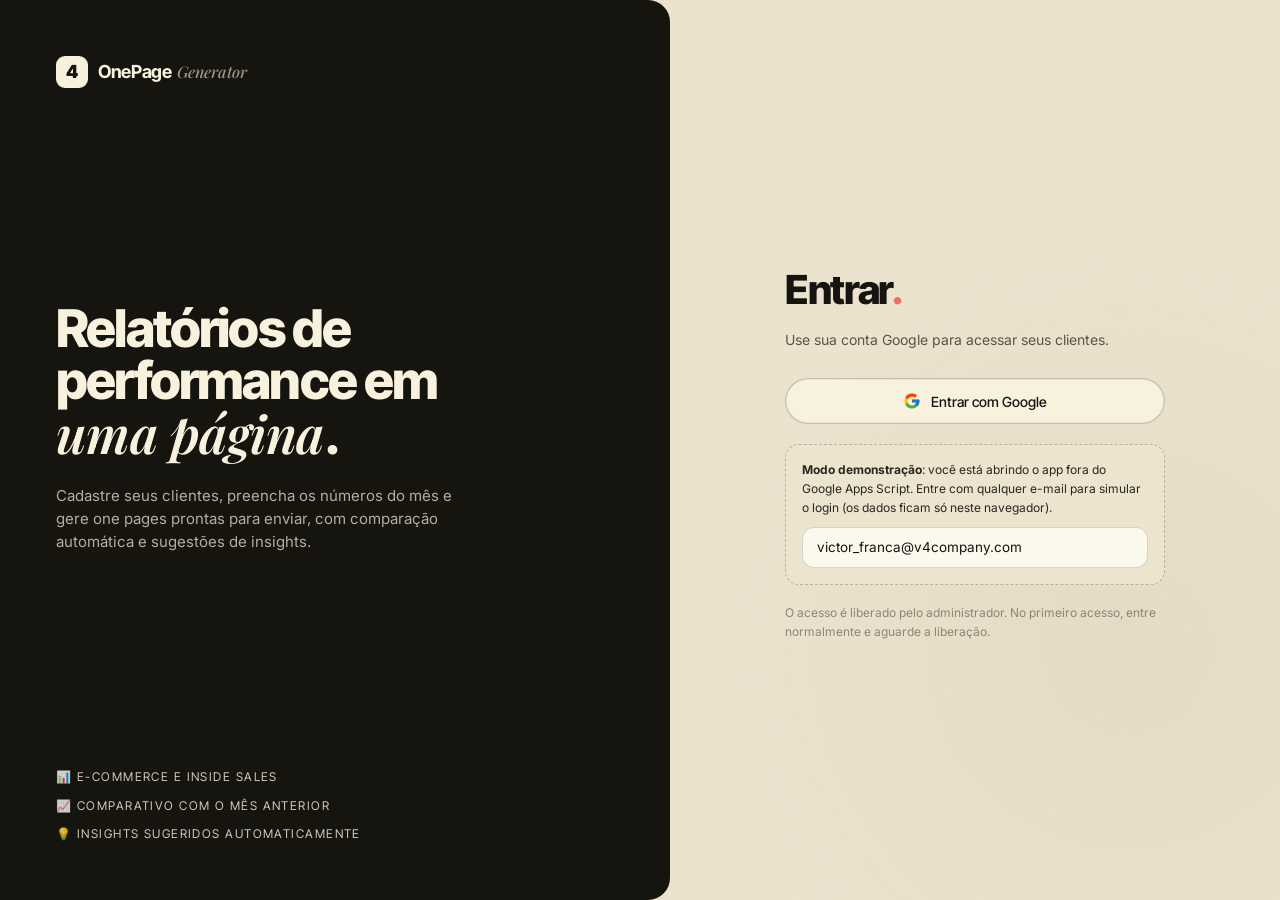
==== apps-script/Index.html @ 57bb9bbe "Navegação instantânea: carga única, dados em memória e gravação em segundo plano - whoami devolve cl" ====
<!DOCTYPE html>
<html lang="pt-BR">
<head>
<meta charset="UTF-8">
<meta name="viewport" content="width=device-width, initial-scale=1.0">
<title>OnePage Generator</title>
<meta name="theme-color" content="#efe7d2">
<link rel="icon" href="data:image/svg+xml,%3Csvg xmlns='http://www.w3.org/2000/svg' viewBox='0 0 32 32'%3E%3Crect width='32' height='32' rx='9' fill='%2315140f'/%3E%3Ctext x='16' y='23' text-anchor='middle' font-family='Arial' font-weight='900' font-size='20' fill='%23f7f1de'%3E4%3C/text%3E%3Ccircle cx='26' cy='24' r='2.5' fill='%23ed6f5c'/%3E%3C/svg%3E">
<link rel="preconnect" href="https://fonts.googleapis.com">
<link rel="preconnect" href="https://fonts.gstatic.com" crossorigin>
<link href="https://fonts.googleapis.com/css2?family=Inter:wght@400;500;600;700;800;900&family=Inter+Tight:wght@500;600;700;800;900&family=Playfair+Display:ital,wght@1,500;1,600;1,700&family=JetBrains+Mono:wght@400;500&display=swap" rel="stylesheet">
<style>
/* Design system "Open Design" (pasta designsystem/): papel pergaminho com textura, títulos em Inter Tight
   com itálicos em Playfair Display, coral como destaque, cartões "bone" e botões em pílula.
   A one page do cliente segue o padrão V4 próprio (REPORT_CSS em report.js). */
:root {
  --ink: #15140f;
  --ink-soft: #2a2620;
  --paper: #efe7d2;
  --paper-warm: #ece4cf;
  --paper-dark: #ddd2b6;
  --bone: #f7f1de;
  --accent: #ed6f5c;
  --accent-dark: #e25e4a;
  --accent-tint: #f6d8cc;
  --accent2: #6e7448;
  --accent2-tint: #e2dfc4;
  --mustard: #e9b94a;
  --mustard-tint: #f2e1b0;
  --text: #2a2620;
  --muted: #5a5448;
  --muted2: #8b8676;
  --placeholder: #a9a392;
  --border: rgba(21, 20, 15, .16);
  --border2: rgba(21, 20, 15, .24);
  --line: rgba(21, 20, 15, .08);
  --white: #f7f1de;
  --field: #fbf8ee;
  --success: #4f7a37;
  --warn: #a8740f;
  --danger: #c2412d;
  --surface: #f7f1de;
  --surface2: #ece4cf;
  --shadow: 0 30px 60px -30px rgba(21, 20, 15, .18), inset 0 0 0 1px rgba(21, 20, 15, .06);
  --serif: "Playfair Display", "Times New Roman", serif;
  --sans: "Inter Tight", "Inter", system-ui, sans-serif;
  --body: "Inter", system-ui, sans-serif;
  --mono: "JetBrains Mono", "SF Mono", Menlo, monospace;
}
* { margin:0; padding:0; box-sizing:border-box; }
body { font-family:var(--body); background:var(--paper); color:var(--text); min-height:100vh; font-size:14px; line-height:1.55; -webkit-font-smoothing:antialiased; }
/* textura de papel do design system (fica por cima, sem capturar cliques) */
body::before { content:""; position:fixed; inset:0; pointer-events:none; z-index:1; mix-blend-mode:multiply; opacity:.92;
  background-image:radial-gradient(circle at 12% 18%, rgba(106,92,56,.07) 0, transparent 28%), radial-gradient(circle at 88% 72%, rgba(106,92,56,.06) 0, transparent 32%),
    url("data:image/svg+xml;utf8,<svg xmlns='http://www.w3.org/2000/svg' width='240' height='240'><filter id='n'><feTurbulence type='fractalNoise' baseFrequency='0.85' numOctaves='2' stitchTiles='stitch'/><feColorMatrix values='0 0 0 0 0.18  0 0 0 0 0.16  0 0 0 0 0.12  0 0 0 0.06 0'/></filter><rect width='100%' height='100%' filter='url(%23n)'/></svg>");
  background-size:auto, auto, 240px 240px; }
button { font-family:inherit; }
.boot { min-height:100vh; display:flex; align-items:center; justify-content:center; color:var(--muted); font-size:13px; font-family:var(--mono); letter-spacing:.04em; }

/* ── MARCA ── */
.brand { display:inline-flex; align-items:center; gap:10px; cursor:pointer; white-space:nowrap; }
.brand-mark { width:32px; height:32px; border-radius:9px; background:var(--ink); color:var(--bone); font-family:var(--sans); font-weight:900; font-size:18px; line-height:32px; text-align:center; flex-shrink:0; }
.brand-name { font-family:var(--sans); font-size:18px; font-weight:700; letter-spacing:-.02em; color:var(--ink); }
.brand-sub { font-family:var(--serif); font-style:italic; font-size:16px; font-weight:500; color:var(--muted); margin-left:-4px; }

/* ── TOPBAR ── */
.topbar { background:var(--paper); padding:0 40px; height:66px; display:flex; align-items:center; gap:36px; position:sticky; top:0; z-index:50; border-bottom:1px solid var(--border); }
.topnav { display:flex; gap:6px; flex:1; align-self:stretch; }
.nav-link { background:none; border:none; color:var(--ink-soft); font-size:14px; font-weight:500; padding:0 12px; cursor:pointer; position:relative; }
.nav-link:hover { color:var(--accent); }
.nav-link.active { color:var(--accent); }
.nav-link.active::after { content:""; position:absolute; left:12px; right:12px; bottom:14px; height:1px; background:var(--accent); }
.nav-link .count { display:inline-block; min-width:18px; padding:0 5px; margin-left:6px; border-radius:999px; background:var(--accent); color:var(--bone); font-size:10px; line-height:18px; text-align:center; font-family:var(--mono); }
.topbar-user { display:flex; align-items:center; gap:10px; color:var(--muted); font-size:12px; min-width:0; }
.topbar-user img, .avatar { width:30px; height:30px; border-radius:50%; object-fit:cover; flex-shrink:0; }
.avatar { background:var(--ink); color:var(--bone); display:flex; align-items:center; justify-content:center; font-size:12px; font-weight:700; font-family:var(--sans); }
.topbar-user .who { overflow:hidden; text-overflow:ellipsis; white-space:nowrap; max-width:220px; font-family:var(--mono); font-size:11.5px; }
.role-badge { font-family:var(--sans); font-size:10px; font-weight:600; letter-spacing:.16em; text-transform:uppercase; padding:4px 10px; border-radius:999px; background:var(--ink); color:var(--bone); }
.role-badge.admin { background:var(--accent2); }
.btn-ghost-dark { background:transparent; border:1px solid var(--border2); color:var(--ink); border-radius:999px; padding:6px 14px; font-size:12px; font-weight:500; cursor:pointer; font-family:var(--sans); }
.btn-ghost-dark:hover { background:rgba(21,20,15,.05); }
.saving { font-family:var(--mono); font-size:11px; color:var(--muted); display:inline-flex; align-items:center; gap:8px; white-space:nowrap; }
.saving[hidden] { display:none; }
.saving::before { content:""; width:11px; height:11px; border-radius:50%; border:1px dashed var(--border2); border-top:2px solid var(--accent); animation:spin .9s linear infinite; }
.demo-banner { background:var(--paper-dark); border-bottom:1px solid var(--border); color:var(--ink-soft); font-family:var(--sans); font-size:11px; letter-spacing:.06em; padding:8px 40px; text-align:center; position:relative; z-index:2; }
.demo-banner code { font-family:var(--mono); background:var(--paper); padding:1px 5px; border-radius:4px; }

/* ── MAIN ── */
.main { padding:44px 40px 90px; max-width:1180px; margin:0 auto; width:100%; position:relative; }
.main.narrow { max-width:880px; }
.page-header { margin-bottom:34px; display:flex; align-items:flex-end; justify-content:space-between; gap:18px; flex-wrap:wrap; }
.page-header .eyebrow { font-family:var(--sans); font-size:10.5px; font-weight:600; letter-spacing:.18em; text-transform:uppercase; color:var(--accent); margin-bottom:14px; display:flex; align-items:center; gap:12px; }
.page-header .eyebrow::before { content:""; width:24px; height:1px; background:var(--accent); flex-shrink:0; }
.page-header h1 { font-family:var(--sans); font-size:clamp(34px, 4.2vw, 50px); font-weight:800; letter-spacing:-.035em; line-height:1; color:var(--ink); }
.page-header h1 em { font-family:var(--serif); font-style:italic; font-weight:600; letter-spacing:-.01em; color:var(--ink); }
.page-header h1::after { content:"."; color:var(--accent); }
.header-actions { display:flex; gap:10px; flex-wrap:wrap; align-items:center; }
.link-back { background:none; border:none; color:var(--muted); font-family:var(--sans); font-size:11px; font-weight:600; letter-spacing:.14em; text-transform:uppercase; cursor:pointer; margin-bottom:18px; padding:0; }
.link-back:hover { color:var(--accent); }
.section-title { font-family:var(--sans); font-size:10.5px; font-weight:600; text-transform:uppercase; letter-spacing:.18em; color:var(--muted2); margin:36px 0 16px; padding-top:14px; border-top:1px solid var(--border); display:flex; align-items:center; gap:10px; }
.section-title .dot, .form-section-title .dot { width:6px; height:6px; border-radius:50%; background:var(--accent); }

/* ── BUTTONS ── */
.btn-primary { background:var(--accent); color:#fff; border:1px solid transparent; border-radius:999px; padding:12px 22px; font-family:var(--sans); font-weight:500; font-size:14px; letter-spacing:-.005em; cursor:pointer; box-shadow:0 14px 26px -16px var(--accent); transition:transform .18s ease, background .18s ease; white-space:nowrap; }
.btn-primary:hover { background:var(--accent-dark); transform:translateY(-1px); }
.btn-primary:disabled { opacity:.6; cursor:default; transform:none; }
.btn-secondary { background:transparent; color:var(--ink); border:1px solid var(--border2); border-radius:999px; padding:11px 20px; font-family:var(--sans); font-size:14px; font-weight:500; cursor:pointer; transition:background .18s ease; white-space:nowrap; }
.btn-secondary:hover { background:rgba(21,20,15,.05); }
.btn-danger { background:transparent; color:var(--danger); border:1px solid rgba(194,65,45,.4); border-radius:999px; padding:11px 20px; font-family:var(--sans); font-size:14px; font-weight:500; cursor:pointer; }
.btn-danger:hover { background:var(--accent-tint); }
.btn-sm { padding:6px 14px; font-size:12.5px; }
.btn-add { background:none; border:1px dashed var(--border2); border-radius:14px; padding:12px 20px; font-family:var(--sans); font-size:12px; font-weight:600; letter-spacing:.06em; color:var(--muted); cursor:pointer; width:100%; margin-top:4px; transition:all .12s; }
.btn-add:hover { border-color:var(--accent); color:var(--accent); }
.btn-smart { background:transparent; color:var(--ink); border:1px solid var(--border2); border-radius:999px; padding:6px 14px; font-family:var(--sans); font-size:12px; font-weight:500; cursor:pointer; white-space:nowrap; }
.btn-smart:hover { background:var(--ink); color:var(--bone); }
.icon-btn { background:none; border:1px solid transparent; border-radius:999px; width:30px; height:30px; cursor:pointer; color:var(--muted2); font-size:14px; display:inline-flex; align-items:center; justify-content:center; }
.icon-btn:hover { border-color:var(--border2); color:var(--ink); background:var(--field); }

/* ── LOGIN ── */
.login-wrap { min-height:100vh; display:grid; grid-template-columns:1.1fr 1fr; position:relative; z-index:2; }
.login-side { background:var(--ink); color:var(--bone); padding:56px; display:flex; flex-direction:column; justify-content:space-between; border-radius:0 22px 22px 0; }
.login-side .brand-mark { background:var(--bone); color:var(--ink); }
.login-side .brand-name { color:var(--bone); }
.login-side .brand-sub { color:rgba(247,241,222,.6); }
.login-side h2 { font-family:var(--sans); font-size:52px; font-weight:800; letter-spacing:-.035em; line-height:1; max-width:460px; }
.login-side h2 em { font-family:var(--serif); font-style:italic; font-weight:600; color:var(--bone); letter-spacing:-.01em; }
.login-side p { color:rgba(247,241,222,.7); margin-top:22px; max-width:420px; font-size:15px; }
.login-feats { display:flex; flex-direction:column; gap:10px; color:rgba(247,241,222,.82); font-family:var(--sans); font-size:12px; letter-spacing:.12em; text-transform:uppercase; }
.login-main { display:flex; align-items:center; justify-content:center; padding:40px 24px; }
.login-card { width:100%; max-width:380px; }
.login-card h1 { font-family:var(--sans); font-size:40px; font-weight:800; letter-spacing:-.035em; color:var(--ink); margin-bottom:8px; }
.login-card h1::after { content:"."; color:var(--accent); }
.login-card .sub { color:var(--muted); font-size:14px; margin-bottom:28px; }
.btn-google { width:100%; display:flex; align-items:center; justify-content:center; gap:10px; background:var(--bone); border:1px solid var(--border2); border-radius:999px; padding:13px; font-family:var(--sans); font-size:14px; font-weight:500; cursor:pointer; color:var(--ink); box-shadow:var(--shadow); transition:transform .18s ease; }
.btn-google:hover { transform:translateY(-1px); }
.login-note { margin-top:18px; font-size:12px; color:var(--muted2); line-height:1.6; }
.demo-box { margin-top:20px; padding:16px; border:1px dashed var(--border2); background:var(--paper-warm); border-radius:14px; font-size:12px; color:var(--ink-soft); }
.demo-box .form-group { margin-top:10px; }
.state-card { max-width:480px; margin:12vh auto; background:var(--bone); border-radius:22px; box-shadow:var(--shadow); padding:40px; text-align:center; position:relative; z-index:2; }
.state-card .big { font-size:36px; margin-bottom:10px; }
.state-card h1 { font-family:var(--sans); font-size:26px; font-weight:800; color:var(--ink); margin-bottom:10px; letter-spacing:-.03em; }
.state-card p { color:var(--muted); font-size:13.5px; margin-bottom:24px; }

/* ── TOOLBAR / CLIENTS ── */
.toolbar { display:flex; gap:10px; margin-bottom:22px; flex-wrap:wrap; }
.toolbar .search { flex:1; min-width:200px; }
.input, .form-group input, .form-group select, .form-group textarea {
  border:1px solid var(--border); border-radius:12px; padding:10px 14px; font-family:var(--body); font-size:13.5px;
  background:var(--field); color:var(--ink); outline:none; width:100%; line-height:1.4; transition:border-color .12s, box-shadow .12s;
}
.toolbar .input { border-radius:999px; padding:11px 18px; }
select.input { width:auto; }
.input:focus, .form-group input:focus, .form-group select:focus, .form-group textarea:focus { border-color:var(--accent); box-shadow:0 0 0 3px rgba(237,111,92,.18); }
.input::placeholder, .form-group input::placeholder, .form-group textarea::placeholder { color:var(--placeholder); }
.client-grid { display:grid; grid-template-columns:repeat(auto-fill,minmax(260px,1fr)); gap:18px; }
.client-card { background:var(--bone); border-radius:18px; box-shadow:var(--shadow); padding:22px 22px 18px; cursor:pointer; transition:transform .2s ease; display:flex; flex-direction:column; gap:4px; min-height:170px; }
.client-card:hover { transform:translateY(-3px); }
.cc-top { display:flex; justify-content:space-between; align-items:center; margin-bottom:10px; }
.type-pill { font-family:var(--sans); font-size:9.5px; font-weight:600; text-transform:uppercase; letter-spacing:.16em; padding:4px 10px; border-radius:999px; background:var(--accent-tint); color:var(--accent-dark); }
.type-pill.is { background:var(--accent2-tint); color:var(--accent2); }
.cc-name { font-family:var(--sans); font-size:22px; font-weight:700; letter-spacing:-.02em; line-height:1.1; color:var(--ink); }
.cc-meta { font-size:12.5px; color:var(--muted); }
.cc-foot { margin-top:auto; padding-top:14px; border-top:1px solid var(--line); font-size:12px; color:var(--muted); display:flex; justify-content:space-between; gap:8px; font-family:var(--mono); }
.cc-foot strong { color:var(--ink); font-weight:500; }
.cc-owner { font-size:11px; color:var(--muted2); margin-top:4px; font-family:var(--mono); }
.empty { background:transparent; border:1px dashed var(--border2); border-radius:22px; padding:52px 24px; text-align:center; color:var(--muted); }
.empty .big { font-size:30px; margin-bottom:10px; }
.empty h3 { font-family:var(--sans); color:var(--ink); font-size:20px; font-weight:700; letter-spacing:-.02em; margin-bottom:6px; }
.empty p { font-size:13.5px; margin-bottom:18px; }

/* ── WINDSOR ── */
.windsor-box { margin-top:22px; padding-top:18px; border-top:1px solid var(--border); }
.windsor-head { display:flex; justify-content:space-between; align-items:center; margin-bottom:12px; }
.windsor-msg { font-size:12.5px; color:var(--muted); background:var(--paper-warm); border-radius:12px; padding:12px 14px; }
.link-btn { background:none; border:none; color:var(--accent); font-family:var(--sans); font-size:12px; font-weight:600; cursor:pointer; padding:0; }
.link-btn:hover { text-decoration:underline; }
.form-group input.pulled, .form-group select.pulled { background:#fdebd9; border-color:rgba(237,111,92,.5); }
.w-picker { display:flex; flex-direction:column; gap:12px; }
.w-results { display:flex; flex-direction:column; gap:6px; max-height:220px; overflow-y:auto; }
.w-hint { font-size:12px; color:var(--muted2); padding:4px 2px; }
.w-row { display:flex; align-items:center; gap:10px; width:100%; text-align:left; background:var(--field); border:1px solid var(--border); border-radius:12px; padding:9px 12px; cursor:pointer; font-size:13px; color:var(--text); }
.w-row:hover { border-color:var(--accent); background:#fdf1ea; }
.w-name { flex:1; min-width:0; overflow:hidden; text-overflow:ellipsis; white-space:nowrap; font-weight:600; color:var(--ink); }
.w-id { font-size:11px; color:var(--muted2); white-space:nowrap; font-family:var(--mono); }
.w-plat { font-family:var(--sans); font-size:9.5px; font-weight:600; letter-spacing:.14em; text-transform:uppercase; padding:3px 9px; border-radius:999px; white-space:nowrap; flex-shrink:0; }
.w-plat.meta { background:rgba(21,20,15,.09); color:var(--ink); }
.w-plat.google { background:var(--mustard-tint); color:#7a5508; }
.w-plat.ga4 { background:var(--accent-tint); color:var(--accent-dark); }
.w-plat.geral { background:var(--line); color:var(--muted); }
.w-slots { display:flex; flex-direction:column; border:1px solid var(--border); border-radius:14px; overflow:hidden; }
.w-slot { display:flex; align-items:center; gap:10px; padding:10px 12px; font-size:13px; border-bottom:1px solid var(--line); background:var(--paper-warm); }
.w-slot:last-child { border-bottom:none; }
.w-slot.on { background:var(--field); }
.w-slot .w-plat { min-width:92px; text-align:center; }
.w-val { flex:1; min-width:0; overflow:hidden; text-overflow:ellipsis; white-space:nowrap; color:var(--ink); font-weight:600; }
.w-val small { color:var(--muted2); font-weight:400; margin-left:6px; font-family:var(--mono); font-size:11px; }
.w-val em { color:var(--muted2); font-weight:400; font-family:var(--serif); font-style:italic; }

/* ── RELATÓRIO COM IA ── */
.btn-ai { background:var(--ink); color:var(--bone); box-shadow:0 14px 26px -16px var(--ink); }
.btn-ai:hover { background:#000; }
.ai-steps { margin:18px 0 16px 20px; font-size:13.5px; color:var(--text); display:flex; flex-direction:column; gap:8px; }
.ai-steps li::marker { font-family:var(--serif); font-style:italic; color:var(--accent); }
.ai-progress { display:flex; flex-direction:column; align-items:center; gap:12px; padding:32px 0; text-align:center; font-family:var(--sans); font-weight:600; color:var(--ink); }
.ai-progress small { font-family:var(--body); font-weight:400; color:var(--muted2); }
.ai-spinner { width:38px; height:38px; border-radius:50%; border:1px dashed var(--border2); border-top:2px solid var(--accent); animation:spin .9s linear infinite; }
@keyframes spin { to { transform:rotate(360deg); } }
.source-tag { font-family:var(--mono); font-size:10.5px; color:var(--accent2); background:var(--accent2-tint); padding:4px 10px; border-radius:999px; }

/* ── ABAS DO RELATÓRIO / MELHORIAS ── */
.report-tabs { display:flex; gap:6px; padding:0 40px; background:var(--paper); border-bottom:1px solid var(--border); position:relative; z-index:2; }
.rtab { background:none; border:none; border-bottom:1px solid transparent; padding:14px 12px; font-family:var(--sans); font-size:13.5px; font-weight:500; color:var(--muted); cursor:pointer; margin-bottom:-1px; }
.rtab:hover { color:var(--accent); }
.rtab.active { color:var(--accent); border-bottom-color:var(--accent); }
.rtab .count { display:inline-block; min-width:18px; padding:0 5px; margin-left:6px; border-radius:999px; background:var(--accent); color:var(--bone); font-size:10px; line-height:18px; text-align:center; font-family:var(--mono); }
.camp-meta { font-family:var(--mono); font-size:11px; color:var(--muted); }
.imp-list { margin-bottom:8px; }
.imp { display:flex; gap:16px; padding:18px 22px; border-bottom:1px solid var(--line); cursor:pointer; align-items:flex-start; }
.imp:last-child { border-bottom:none; }
.imp:hover { background:rgba(21,20,15,.03); }
.imp input { margin-top:4px; width:16px; height:16px; accent-color:var(--accent); flex-shrink:0; }
.imp-body { flex:1; min-width:0; }
.imp-top { display:flex; align-items:center; gap:8px; flex-wrap:wrap; margin-bottom:8px; }
.imp-camp { font-family:var(--mono); font-size:11px; color:var(--muted); }
.imp-acao { font-family:var(--sans); font-size:16px; font-weight:700; letter-spacing:-.01em; color:var(--ink); }
.imp-motivo { font-size:13px; color:var(--muted); margin-top:3px; }
.imp.done .imp-acao, .imp.done .imp-motivo { text-decoration:line-through; color:var(--muted2); }
.prio { font-family:var(--sans); font-size:9.5px; font-weight:700; letter-spacing:.16em; text-transform:uppercase; padding:3px 9px; border-radius:999px; }
.prio.alta { background:var(--accent); color:#fff; }
.prio.media { background:var(--mustard-tint); color:#7a5508; }
.prio.baixa { background:var(--line); color:var(--muted); }
.camp-table td.r, .camp-table th.r { text-align:right; white-space:nowrap; font-variant-numeric:tabular-nums; }
.camp-table td small { display:block; color:var(--muted2); font-size:10.5px; font-family:var(--mono); }
.camp-table .d { font-family:var(--mono); font-size:10.5px; font-weight:500; margin-left:4px; }
.camp-table .d.good { color:var(--success); }
.camp-table .d.bad { color:var(--danger); }
@media (max-width:760px) { .report-tabs { padding:0 8px; overflow-x:auto; } .rtab { white-space:nowrap; } }

/* ── ACESSOS ── */
.grant-row { display:grid; grid-template-columns:2fr 1fr auto; gap:12px; align-items:end; }
.role-help { margin-top:12px; font-size:12.5px; color:var(--muted); }
.input-sm { padding:6px 10px; font-size:12px; }

/* ── TABLE / CARD ── */
.card { background:var(--bone); border-radius:18px; box-shadow:var(--shadow); overflow:hidden; position:relative; }
.table { width:100%; border-collapse:collapse; }
.table th { font-family:var(--sans); font-size:10px; text-transform:uppercase; letter-spacing:.18em; color:var(--muted2); padding:16px 16px 12px; text-align:left; border-bottom:1px solid var(--border); font-weight:600; background:transparent; white-space:nowrap; }
.table td { padding:14px 16px; border-bottom:1px solid var(--line); font-size:13.5px; vertical-align:middle; }
.table tr:last-child td { border-bottom:none; }
.table tr.clickable { cursor:pointer; }
.table tr.clickable:hover td { background:rgba(21,20,15,.03); }
.table .actions-cell { text-align:right; white-space:nowrap; }
.table .muted { color:var(--muted2); font-size:12px; }
.person { display:flex; align-items:center; gap:10px; }
.person .avatar { background:var(--paper-dark); color:var(--ink); }
.person small { display:block; color:var(--muted2); font-size:11px; font-family:var(--mono); }
.status { font-family:var(--sans); font-size:10px; font-weight:600; letter-spacing:.12em; text-transform:uppercase; padding:3px 10px; border-radius:999px; }
.status.on { background:var(--accent2-tint); color:var(--accent2); }
.status.off { background:var(--accent-tint); color:var(--danger); }
.pct-chip { font-family:var(--mono); font-size:11px; font-weight:500; padding:3px 9px; border-radius:999px; background:var(--line); color:var(--muted); }
.pct-chip.ok { background:var(--accent2-tint); color:var(--success); }
.pct-chip.mid { background:var(--mustard-tint); color:var(--warn); }
.pct-chip.low { background:var(--accent-tint); color:var(--danger); }
.table-scroll { overflow-x:auto; }

/* ── EVOLUÇÃO ── */
.evo { background:var(--bone); border-radius:18px; box-shadow:var(--shadow); padding:22px 24px 14px; margin-bottom:8px; }
.evo-head { display:flex; justify-content:space-between; align-items:baseline; margin-bottom:12px; }
.evo-title { font-family:var(--sans); font-size:10.5px; font-weight:600; text-transform:uppercase; letter-spacing:.18em; color:var(--muted2); }
.evo-bars { display:flex; align-items:flex-end; gap:10px; height:124px; }
.evo-col { flex:1; display:flex; flex-direction:column; align-items:center; justify-content:flex-end; height:100%; min-width:0; }
.evo-bar { width:100%; max-width:46px; background:#f2b9ab; border-radius:8px 8px 2px 2px; min-height:2px; position:relative; }
.evo-col:last-child .evo-bar { background:var(--accent); }
.evo-bar.is { background:#cfcca8; }
.evo-col:last-child .evo-bar.is { background:var(--accent2); }
.evo-val { font-family:var(--mono); font-size:10px; color:var(--ink); margin-bottom:5px; white-space:nowrap; }
.evo-lbl { font-family:var(--sans); font-size:10px; color:var(--muted2); margin-top:7px; font-weight:600; letter-spacing:.1em; text-transform:uppercase; white-space:nowrap; }
.notes { background:var(--paper-warm); border-left:2px solid var(--accent); border-radius:0 14px 14px 0; padding:14px 18px; font-family:var(--serif); font-style:italic; font-size:15px; color:var(--ink-soft); white-space:pre-wrap; }

/* ── EDITOR ── */
.type-selector { display:grid; grid-template-columns:1fr 1fr; gap:14px; margin-bottom:30px; }
.type-btn { border:1px solid var(--border); background:var(--bone); border-radius:18px; padding:20px 22px; cursor:pointer; transition:transform .2s ease; text-align:left; position:relative; box-shadow:var(--shadow); }
.type-btn:hover { transform:translateY(-2px); }
.type-btn.active { border-color:var(--accent); box-shadow:var(--shadow), 0 0 0 1px var(--accent); }
.type-btn .tb-icon { font-size:22px; margin-bottom:10px; display:block; }
.type-btn .tb-name { font-family:var(--sans); font-size:18px; font-weight:700; color:var(--ink); display:block; margin-bottom:4px; letter-spacing:-.015em; }
.type-btn .tb-desc { font-size:12.5px; color:var(--muted); line-height:1.45; }
.type-btn .tb-check { position:absolute; top:16px; right:16px; width:20px; height:20px; border-radius:50%; border:1px dashed var(--border2); display:flex; align-items:center; justify-content:center; }
.type-btn.active .tb-check { background:var(--accent); border:1px solid var(--accent); }
.type-btn.active .tb-check::after { content:''; width:6px; height:6px; background:var(--bone); border-radius:50%; }
.form-section { margin-bottom:24px; background:var(--bone); border-radius:18px; box-shadow:var(--shadow); overflow:hidden; }
.form-section-header { padding:18px 22px 14px; border-bottom:1px solid var(--line); display:flex; align-items:center; justify-content:space-between; gap:12px; background:transparent; flex-wrap:wrap; }
.form-section-title { font-family:var(--sans); font-size:10.5px; font-weight:600; text-transform:uppercase; letter-spacing:.18em; color:var(--muted); display:flex; align-items:center; gap:8px; }
.form-section-title .opt { font-family:var(--serif); font-style:italic; font-weight:500; color:var(--muted2); font-size:13px; text-transform:none; letter-spacing:0; }
.form-section-hint { font-size:11.5px; color:var(--muted2); }
.form-section-body { padding:22px; }
.form-grid { display:grid; grid-template-columns:1fr 1fr; gap:16px; }
.form-grid.cols-3 { grid-template-columns:1fr 1fr 1fr; }
.form-grid.cr { grid-template-columns:2fr 1fr 1fr; margin-bottom:12px; }
.form-grid + .form-grid { margin-top:16px; }
.form-group { display:flex; flex-direction:column; gap:6px; min-width:0; }
.form-group label { font-family:var(--sans); font-size:10px; font-weight:600; color:var(--muted); text-transform:uppercase; letter-spacing:.16em; }
.form-group label .opt { font-family:var(--serif); font-style:italic; color:var(--muted2); font-weight:500; text-transform:none; letter-spacing:0; font-size:12px; }
.form-group textarea { resize:vertical; min-height:76px; }
.form-group input[readonly] { background:var(--paper-warm); color:var(--muted); }
.form-group.full { grid-column:1 / -1; }
.auto-badge { font-family:var(--mono); font-size:9.5px; font-weight:500; background:var(--accent2-tint); color:var(--accent2); padding:2px 8px; border-radius:999px; letter-spacing:.02em; text-transform:none; }
.toggle-row { display:flex; align-items:center; gap:6px; margin-bottom:16px; flex-wrap:wrap; }
.toggle-tip { font-family:var(--sans); font-size:10.5px; font-weight:600; letter-spacing:.14em; text-transform:uppercase; color:var(--muted); margin-right:4px; }
.toggle-chip { font-family:var(--sans); font-size:12px; font-weight:500; padding:5px 12px; border-radius:999px; border:1px solid var(--border2); cursor:pointer; background:transparent; color:var(--muted); user-select:none; }
.toggle-chip.active { background:var(--accent2-tint); border-color:var(--accent2); color:var(--accent2); }
.toggle-chip.inactive { background:transparent; border-style:dashed; color:var(--muted2); text-decoration:line-through; }
.form-group.off { opacity:.4; }
.criativo-row, .insight-row { background:var(--paper-warm); border:1px solid var(--line); border-radius:14px; padding:16px; margin-bottom:12px; }
.criativo-row-title { font-family:var(--sans); font-size:10.5px; font-weight:600; text-transform:uppercase; letter-spacing:.16em; color:var(--muted); margin-bottom:12px; }
.insight-head { display:flex; justify-content:space-between; align-items:center; margin-bottom:10px; }
.insight-type-selector { display:flex; gap:8px; }
.ins-type-btn { padding:5px 12px; border-radius:999px; border:1px solid var(--border2); font-family:var(--sans); font-size:12px; font-weight:500; cursor:pointer; background:transparent; color:var(--muted); }
.insight-row[data-tipo="pos"] .ins-type-btn[data-t="pos"] { background:var(--accent2-tint); border-color:var(--accent2); color:var(--accent2); }
.insight-row[data-tipo="opp"] .ins-type-btn[data-t="opp"] { background:var(--mustard-tint); border-color:var(--mustard); color:#7a5508; }
.insight-row.new { animation:flash 1.2s ease-out; }
@keyframes flash { from { box-shadow:0 0 0 3px rgba(237,111,92,.4); } to { box-shadow:0 0 0 0 rgba(237,111,92,0); } }
.checks { border:1px dashed var(--mustard); background:var(--mustard-tint); border-radius:14px; padding:16px 20px; margin-bottom:24px; font-size:12.5px; color:#6b4a07; }
.checks strong { display:block; margin-bottom:4px; font-family:var(--sans); font-size:12.5px; }
.checks ul { padding-left:18px; }
.checks.ok { border-color:var(--accent2); background:var(--accent2-tint); color:#4b4f2f; }
.editor-actions { display:flex; gap:10px; margin-top:30px; flex-wrap:wrap; position:sticky; bottom:0; z-index:3; background:linear-gradient(transparent, var(--paper) 32%); padding:22px 0 18px; }
.editor-actions .spacer { flex:1; }

/* ── REPORT VIEW ── */
.back-bar { display:flex; align-items:center; gap:10px; padding:12px 40px; background:var(--paper); border-bottom:1px solid var(--border); position:sticky; top:66px; z-index:40; flex-wrap:wrap; }
.back-bar .spacer { flex:1; }
.btn-back { background:transparent; border:1px solid var(--border2); border-radius:999px; padding:8px 16px; font-family:var(--sans); font-size:12.5px; font-weight:500; cursor:pointer; color:var(--ink); }
.btn-back:hover { background:rgba(21,20,15,.05); }
.btn-print { background:var(--ink); color:var(--bone); border:none; border-radius:999px; padding:9px 18px; font-family:var(--sans); font-weight:500; font-size:12.5px; cursor:pointer; }
.btn-dl { background:var(--accent); color:#fff; border:none; border-radius:999px; padding:9px 18px; font-family:var(--sans); font-weight:500; font-size:12.5px; cursor:pointer; box-shadow:0 14px 26px -16px var(--accent); }
/* a one page mantém o próprio visual; no app ela fica sobre o papel */
@media screen { .report-wrap { background:transparent; position:relative; z-index:2; } .report-wrap .op-page { box-shadow:var(--shadow); border-radius:10px; } }

/* ── MODAL / TOAST ── */
.modal-bg { position:fixed; inset:0; background:rgba(21,20,15,.42); -webkit-backdrop-filter:blur(3px); backdrop-filter:blur(3px); display:flex; align-items:flex-start; justify-content:center; padding:7vh 16px 16px; z-index:100; overflow-y:auto; }
.modal { background:var(--bone); border-radius:22px; width:100%; max-width:580px; box-shadow:0 40px 80px -30px rgba(21,20,15,.45); }
.modal-head { padding:26px 28px 0; }
.modal-head h2 { font-family:var(--sans); font-size:28px; font-weight:800; letter-spacing:-.03em; color:var(--ink); }
.modal-head p { font-family:var(--serif); font-style:italic; font-size:15px; color:var(--muted); margin-top:2px; }
.modal-body { padding:22px 28px; }
.modal-actions { padding:16px 28px 22px; border-top:1px solid var(--line); display:flex; gap:10px; }
.modal-actions .spacer { flex:1; }
#toasts { position:fixed; bottom:24px; left:50%; transform:translateX(-50%); display:flex; flex-direction:column; gap:8px; z-index:200; align-items:center; pointer-events:none; }
.toast { background:var(--ink); color:var(--bone); padding:11px 20px; border-radius:999px; font-size:13px; font-weight:500; box-shadow:0 18px 36px -18px rgba(21,20,15,.6); animation:pop .2s ease-out; max-width:90vw; }
.toast.err { background:var(--danger); color:#fff; }
@keyframes pop { from { opacity:0; transform:translateY(8px); } to { opacity:1; transform:none; } }

/* ── RESPONSIVO ── */
@media (max-width:760px) {
  .topbar { padding:0 12px; gap:8px; height:58px; }
  .back-bar { top:58px; padding:10px 16px; }
  .brand-name { font-size:15px; }
  .brand-mark { width:28px; height:28px; line-height:28px; font-size:16px; }
  .brand-sub, .topbar-user .who, .topbar-user .role-badge, .topbar-user .avatar { display:none; }
  .topnav { gap:0; min-width:0; }
  .nav-link { padding:0 8px; white-space:nowrap; font-size:13px; }
  .nav-link.active::after { left:8px; right:8px; }
  .main { padding:28px 16px 80px; }
  .demo-banner { padding:8px 16px; }
  .form-grid, .form-grid.cols-3, .form-grid.cr, .type-selector, .grant-row { grid-template-columns:1fr; }
  .login-wrap { grid-template-columns:1fr; }
  .login-side { padding:32px 24px; gap:28px; border-radius:0 0 22px 22px; }
  .login-side h2 { font-size:34px; }
  .table .hide-sm { display:none; }
}

@media print {
  .no-print, .topbar, .demo-banner, #toasts { display:none !important; }
  body { background:#fff; }
  body::before { display:none; }
}

</style>
</head>
<body>
<div id="root"><div class="boot">Carregando…</div></div>
<div id="modal"></div>
<div id="toasts"></div>
<script>
// Mostra na tela qualquer erro que impeça o app de iniciar.
window.addEventListener('error', function (e) {
  var boot = document.querySelector('#root .boot');
  if (boot) boot.textContent = 'Erro ao iniciar: ' + (e.message || e) + ' (' + (e.filename || '').split('/').pop() + ' linha ' + (e.lineno || '?') + ')';
});
</script>
<script>
(function () {
  var bin = atob('[base64]/[base64]/[base64]/[base64]/[base64]/[base64]/[base64]/IG0uaW52IC8gbS5sZWFkcyA6IDA7CiAgICBtLmNhYyA9IG0uY2xvc2VzID8gbS5pbnYgLyBtLmNsb3NlcyA6IDA7CiAgICBtLmwyYyA9IG0ubGVhZHMgPyBtLmNsb3NlcyAvIG0ubGVhZHMgKiAxMDAgOiAwOwogICAgbS5yb2kgPSBtLmludiA/[base64]/IG0ucmV2ZW51ZSAvIG0uaW52IDogMDsKICAgIG0uY3BhID0gbS5zYWxlcyA/[base64]/[base64]/IHJvdygnQ2xpcXVlcycsIGZtdE4oYy5jbGspKSA6ICcnfQogICAgJHtjLmltcCAmJiBjLmNsayA/[base64]/[base64]/[base64]/IGZtdE4oYy5yZXMpIDogJ+KAlCd9PC90ZD4KICAgICAgICA8dGQgY2xhc3M9InIgb3Atc29mdCI+JHtjLnJlcyAmJiBjLmludiA/[base64]/[base64]/[base64]/[base64]/[base64]/[base64]/[base64]/[base64]/[base64]/[base64]/IHJvdygnTGVhZCDihpIgdmVuZGEnLCBkZWMobS5sMmMpICsgJyUnKSA6ICcnfQogICAgICAke20ucmV2ZW51ZSA/IHJvdygnUk9JJywgZGVjKG0ucm9pLCAyKSArICd4JykgOiAnJ30KICAgICAgJHttLnRpY2tldCA/[base64]/[base64]/[base64]/[base64]/[base64]/[base64]/[base64]/ICdwb3MnIDogJ29wcCcsIGBDUEwgJHtjIDwgMCA/[base64]/ICdjb252ZXJzYXMnIDogaXNJUyA/ICdsZWFkcycgOiAndmVuZGFzJzsKICBjb25zdCByZXN1bHRzID0gaXNJUyA/IG0ubGVhZHMgOiBtLnNhbGVzLCBwUmVzdWx0cyA9IHAgPyAoaXNJUyA/[base64]/[base64]/ICdzaW1pbGFyJyA6IGAke2NpID49IDAgPyAnbWFpb3InIDogJ21lbm9yJ30gKCR7Y2kgPj0gMCA/[base64]/ICdwb3MnIDogJ29wcCcsIGBDdXN0byBwb3IgJHtyZXNXb3JkLnJlcGxhY2UoL3MkLywgJycpfSAke2NjIDwgMCA/[base64]/[base64]/[base64]/[base64]/IGxpc3QucmVkdWNlKChzLCBjKSA9PiBzICsgKGMuY2xpY2tzID8gYy5pbnYgOiAwKSwgMCkgLyBhbGxDbGlja3MgOiAwOwoKICBjb252LmZvckVhY2goYyA9PiB7CiAgICBjb25zdCBhdmcgPSBhdmdzW2MucGxhdF07CiAgICBjb25zdCBjcHIgPSBjLnJlcyA/[base64]/[base64]/LnJvbGUpOwpjb25zdCBhdmF0YXIgPSB1ID0+IHUucGhvdG8KICA/IGA8aW1nIGNsYXNzPSJhdmF0YXIiIHNyYz0iJHtlc2ModS5waG90byl9IiBhbHQ9IiIgcmVmZXJyZXJwb2xpY3k9Im5vLXJlZmVycmVyIj5gCiAgOiBgPHNwYW4gY2xhc3M9ImF2YXRhciI+JHtlc2MoKHUubmFtZSB8fCB1LmVtYWlsIHx8ICc/[base64]/LmlkID09PSBpZCA/[base64]/[base64]/[base64]/[base64]/[base64]/[base64]/[base64]/[base64]/[base64]/[base64]/[base64]/[base64]/[base64]/[base64]/[base64]/[base64]/[base64]/[base64]/[base64]/ICc8c3BhbiBjbGFzcz0ibXV0ZWQiPuKAlDwvc3Bhbj4nIDogYDxzcGFuIGNsYXNzPSJwY3QtY2hpcCAke21wID49IDEwMCA/ICdvaycgOiBtcCA+PSA3MCA/ICdtaWQnIDogJ2xvdyd9Ij4ke21wLnRvRml4ZWQoMCl9JTwvc3Bhbj5gfTwvdGQ+CiAgICAgIDx0ZCBjbGFzcz0iaGlkZS1zbSBtdXRlZCI+JHtkYXRlQlIoci51cGRhdGVkQXQpfSR7ci51cGRhdGVkQnkgJiYgci51cGRhdGVkQnkgIT09IFMudXNlci5lbWFpbCA/[base64]/[base64]/[base64]/[base64]/[base64]/[base64]/[base64]/[base64]/IGZtdChtLnRpY2tldCkgOiAnJyk7CiAgc2V0KCdjYWxjLXJvYXMnLCBtLmludiAmJiBtLnJldmVudWUgJiYgci50eXBlICE9PSAnaW5zaWRlLXNhbGVzJyA/IG0ucm9hcy50b0ZpeGVkKDIpLnJlcGxhY2UoJy4nLCAnLCcpICsgJ8OXJyA6ICcnKTsKICBzZXQoJ2NhbGMtY3BsJywgbS5sZWFkcyAmJiBtLmludiA/[base64]/[base64]/[base64]/[base64]/[base64]/[base64]/[base64]/[base64]/[base64]/[base64]/[base64]/[base64]/ICcnIDogYDxzcGFuIGNsYXNzPSJkICR7Y2ggPCAwID8gJ2dvb2QnIDogJ2JhZCd9Ij4ke2NoID4gMCA/ICcrJyA6ICcnfSR7Y2gudG9GaXhlZCgwKX0lPC9zcGFuPmA7CiAgfTsKICBjb25zdCBleHRyYSA9IGMgPT4gKGMucGxhdCA9PT0gJ21ldGEnCiAgICA/[base64]/[base64]/ICfinKggQW7DoWxpc2UgZGEgSUEnIDogJ0Fuw6FsaXNlIGF1dG9tw6F0aWNhJ30gwrcgJHtkb25lfSBkZSAke2ltcHMubGVuZ3RofSBmZWl0YXM8L2Rpdj4KICAgIDwvZGl2PgogICAgJHtpbXBzLmxlbmd0aCA/IGA8ZGl2IGNsYXNzPSJjYXJkIGltcC1saXN0Ij4ke2ltcHMubWFwKChpLCBpZHgpID0+IGA8bGFiZWwgY2xhc3M9ImltcCAke2kuZG9uZSA/[base64]/[base64]/[base64]/[base64]/[base64]/IGA8YnV0dG9uIGNsYXNzPSJidG4tc2Vjb25kYXJ5IGJ0bi1zbSIgZGF0YS1hY3Q9InZpZXctb3duZXIiIGRhdGEtdWlkPSIke2VzYyhwLmlkKX0iPiR7bn0gY2xpZW50ZSR7biA9PT0gMSA/[base64]/[base64]/[base64]/[base64]/[base64]');
  var bytes = new Uint8Array(bin.length);
  for (var i = 0; i < bin.length; i++) bytes[i] = bin.charCodeAt(i);
  (0, eval)(new TextDecoder('utf-8').decode(bytes));
})();
</script>
</body>
</html>
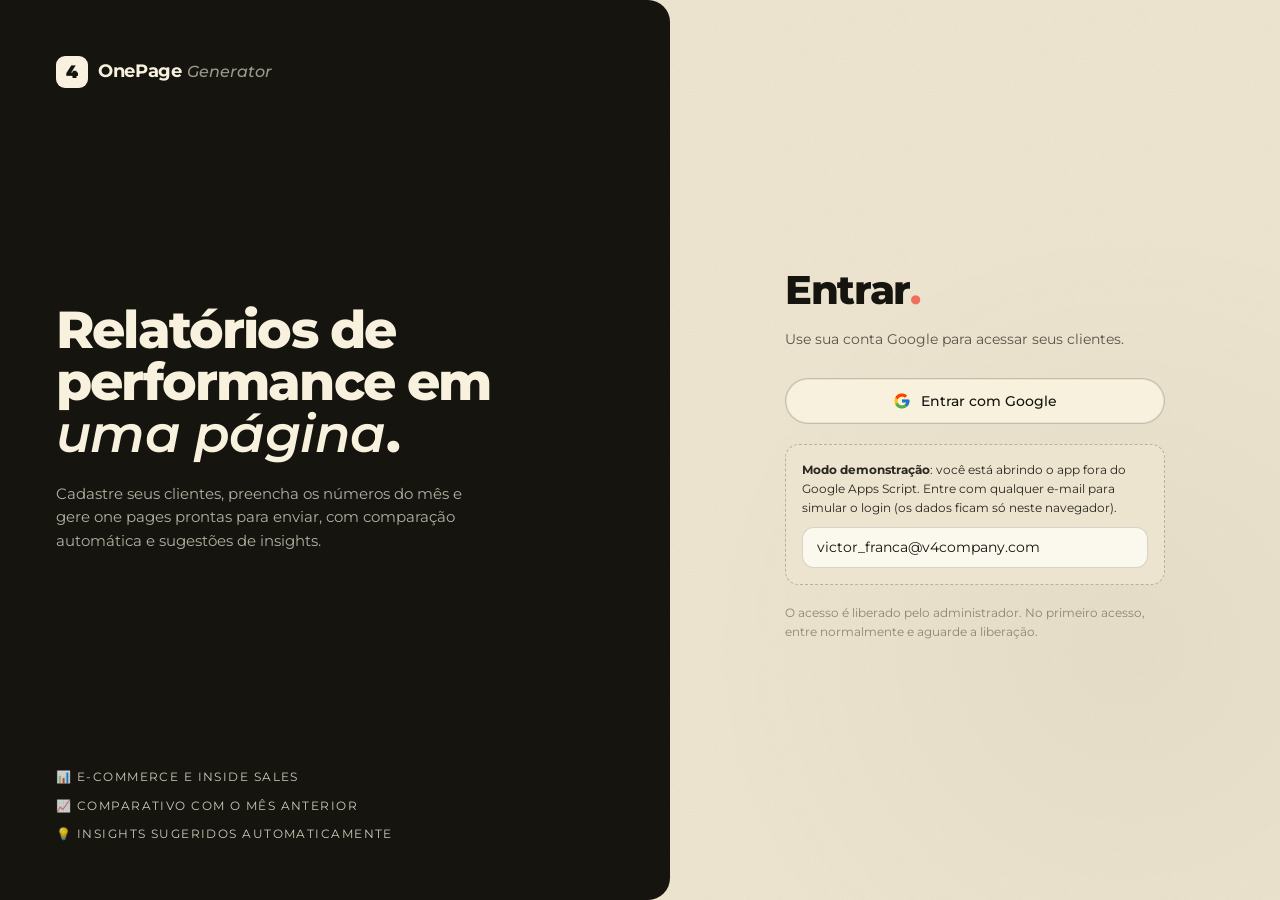
==== commit aa923bb9: "Tipografia: troca todas as fontes (app e one page) para Montserrat Co-Authored-By: Claude Sonnet 5.5" ====
--- a/apps-script/Index.html
+++ b/apps-script/Index.html
@@ -8,10 +8,10 @@
 <link rel="icon" href="data:image/svg+xml,%3Csvg xmlns='http://www.w3.org/2000/svg' viewBox='0 0 32 32'%3E%3Crect width='32' height='32' rx='9' fill='%2315140f'/%3E%3Ctext x='16' y='23' text-anchor='middle' font-family='Arial' font-weight='900' font-size='20' fill='%23f7f1de'%3E4%3C/text%3E%3Ccircle cx='26' cy='24' r='2.5' fill='%23ed6f5c'/%3E%3C/svg%3E">
 <link rel="preconnect" href="https://fonts.googleapis.com">
 <link rel="preconnect" href="https://fonts.gstatic.com" crossorigin>
-<link href="https://fonts.googleapis.com/css2?family=Inter:wght@400;500;600;700;800;900&family=Inter+Tight:wght@500;600;700;800;900&family=Playfair+Display:ital,wght@1,500;1,600;1,700&family=JetBrains+Mono:wght@400;500&display=swap" rel="stylesheet">
+<link href="https://fonts.googleapis.com/css2?family=Montserrat:ital,wght@0,400;0,500;0,600;0,700;0,800;0,900;1,400;1,500;1,600;1,700&display=swap" rel="stylesheet">
 <style>
-/* Design system "Open Design" (pasta designsystem/): papel pergaminho com textura, títulos em Inter Tight
-   com itálicos em Playfair Display, coral como destaque, cartões "bone" e botões em pílula.
+/* Design system "Open Design" (pasta designsystem/): papel pergaminho com textura, títulos em Montserrat
+   com itálicos em Montserrat, coral como destaque, cartões "bone" e botões em pílula.
    A one page do cliente segue o padrão V4 próprio (REPORT_CSS em report.js). */
 :root {
   --ink: #15140f;
@@ -42,13 +42,13 @@
   --surface: #f7f1de;
   --surface2: #ece4cf;
   --shadow: 0 30px 60px -30px rgba(21, 20, 15, .18), inset 0 0 0 1px rgba(21, 20, 15, .06);
-  --serif: "Playfair Display", "Times New Roman", serif;
-  --sans: "Inter Tight", "Inter", system-ui, sans-serif;
-  --body: "Inter", system-ui, sans-serif;
-  --mono: "JetBrains Mono", "SF Mono", Menlo, monospace;
+  --serif: "Montserrat", system-ui, sans-serif;
+  --sans: "Montserrat", system-ui, sans-serif;
+  --body: "Montserrat", system-ui, sans-serif;
+  --mono: "Montserrat", system-ui, sans-serif;
 }
 * { margin:0; padding:0; box-sizing:border-box; }
-body { font-family:var(--body); background:var(--paper); color:var(--text); min-height:100vh; font-size:14px; line-height:1.55; -webkit-font-smoothing:antialiased; }
+body { font-variant-numeric:tabular-nums; font-family:var(--body); background:var(--paper); color:var(--text); min-height:100vh; font-size:14px; line-height:1.55; -webkit-font-smoothing:antialiased; }
 /* textura de papel do design system (fica por cima, sem capturar cliques) */
 body::before { content:""; position:fixed; inset:0; pointer-events:none; z-index:1; mix-blend-mode:multiply; opacity:.92;
   background-image:radial-gradient(circle at 12% 18%, rgba(106,92,56,.07) 0, transparent 28%), radial-gradient(circle at 88% 72%, rgba(106,92,56,.06) 0, transparent 32%),
@@ -194,6 +194,8 @@
 .w-slot .w-plat { min-width:92px; text-align:center; }
 .w-val { flex:1; min-width:0; overflow:hidden; text-overflow:ellipsis; white-space:nowrap; color:var(--ink); font-weight:600; }
 .w-val small { color:var(--muted2); font-weight:400; margin-left:6px; font-family:var(--mono); font-size:11px; }
+.w-slot.warn { background:var(--accent-tint); }
+.w-warn { display:block; font-family:var(--body); font-size:11.5px; font-weight:500; color:var(--danger); white-space:normal; margin-top:2px; }
 .w-val em { color:var(--muted2); font-weight:400; font-family:var(--serif); font-style:italic; }
 
 /* ── RELATÓRIO COM IA ── */
@@ -391,7 +393,7 @@
 </script>
 <script>
 (function () {
-  var bin = atob('[base64]/[base64]/[base64]/[base64]/[base64]/[base64]/[base64]/IG0uaW52IC8gbS5sZWFkcyA6IDA7CiAgICBtLmNhYyA9IG0uY2xvc2VzID8gbS5pbnYgLyBtLmNsb3NlcyA6IDA7CiAgICBtLmwyYyA9IG0ubGVhZHMgPyBtLmNsb3NlcyAvIG0ubGVhZHMgKiAxMDAgOiAwOwogICAgbS5yb2kgPSBtLmludiA/[base64]/IG0ucmV2ZW51ZSAvIG0uaW52IDogMDsKICAgIG0uY3BhID0gbS5zYWxlcyA/[base64]/[base64]/IHJvdygnQ2xpcXVlcycsIGZtdE4oYy5jbGspKSA6ICcnfQogICAgJHtjLmltcCAmJiBjLmNsayA/[base64]/[base64]/[base64]/IGZtdE4oYy5yZXMpIDogJ+KAlCd9PC90ZD4KICAgICAgICA8dGQgY2xhc3M9InIgb3Atc29mdCI+JHtjLnJlcyAmJiBjLmludiA/[base64]/[base64]/[base64]/[base64]/[base64]/[base64]/[base64]/[base64]/[base64]/[base64]/IHJvdygnTGVhZCDihpIgdmVuZGEnLCBkZWMobS5sMmMpICsgJyUnKSA6ICcnfQogICAgICAke20ucmV2ZW51ZSA/IHJvdygnUk9JJywgZGVjKG0ucm9pLCAyKSArICd4JykgOiAnJ30KICAgICAgJHttLnRpY2tldCA/[base64]/[base64]/[base64]/[base64]/[base64]/[base64]/[base64]/ICdwb3MnIDogJ29wcCcsIGBDUEwgJHtjIDwgMCA/[base64]/ICdjb252ZXJzYXMnIDogaXNJUyA/ICdsZWFkcycgOiAndmVuZGFzJzsKICBjb25zdCByZXN1bHRzID0gaXNJUyA/IG0ubGVhZHMgOiBtLnNhbGVzLCBwUmVzdWx0cyA9IHAgPyAoaXNJUyA/[base64]/[base64]/ICdzaW1pbGFyJyA6IGAke2NpID49IDAgPyAnbWFpb3InIDogJ21lbm9yJ30gKCR7Y2kgPj0gMCA/[base64]/ICdwb3MnIDogJ29wcCcsIGBDdXN0byBwb3IgJHtyZXNXb3JkLnJlcGxhY2UoL3MkLywgJycpfSAke2NjIDwgMCA/[base64]/[base64]/[base64]/[base64]/IGxpc3QucmVkdWNlKChzLCBjKSA9PiBzICsgKGMuY2xpY2tzID8gYy5pbnYgOiAwKSwgMCkgLyBhbGxDbGlja3MgOiAwOwoKICBjb252LmZvckVhY2goYyA9PiB7CiAgICBjb25zdCBhdmcgPSBhdmdzW2MucGxhdF07CiAgICBjb25zdCBjcHIgPSBjLnJlcyA/[base64]/[base64]/LnJvbGUpOwpjb25zdCBhdmF0YXIgPSB1ID0+IHUucGhvdG8KICA/IGA8aW1nIGNsYXNzPSJhdmF0YXIiIHNyYz0iJHtlc2ModS5waG90byl9IiBhbHQ9IiIgcmVmZXJyZXJwb2xpY3k9Im5vLXJlZmVycmVyIj5gCiAgOiBgPHNwYW4gY2xhc3M9ImF2YXRhciI+JHtlc2MoKHUubmFtZSB8fCB1LmVtYWlsIHx8ICc/[base64]/LmlkID09PSBpZCA/[base64]/[base64]/[base64]/[base64]/[base64]/[base64]/[base64]/[base64]/[base64]/[base64]/[base64]/[base64]/[base64]/[base64]/[base64]/[base64]/[base64]/[base64]/[base64]/ICc8c3BhbiBjbGFzcz0ibXV0ZWQiPuKAlDwvc3Bhbj4nIDogYDxzcGFuIGNsYXNzPSJwY3QtY2hpcCAke21wID49IDEwMCA/ICdvaycgOiBtcCA+PSA3MCA/ICdtaWQnIDogJ2xvdyd9Ij4ke21wLnRvRml4ZWQoMCl9JTwvc3Bhbj5gfTwvdGQ+CiAgICAgIDx0ZCBjbGFzcz0iaGlkZS1zbSBtdXRlZCI+JHtkYXRlQlIoci51cGRhdGVkQXQpfSR7ci51cGRhdGVkQnkgJiYgci51cGRhdGVkQnkgIT09IFMudXNlci5lbWFpbCA/[base64]/[base64]/[base64]/[base64]/[base64]/[base64]/[base64]/[base64]/IGZtdChtLnRpY2tldCkgOiAnJyk7CiAgc2V0KCdjYWxjLXJvYXMnLCBtLmludiAmJiBtLnJldmVudWUgJiYgci50eXBlICE9PSAnaW5zaWRlLXNhbGVzJyA/IG0ucm9hcy50b0ZpeGVkKDIpLnJlcGxhY2UoJy4nLCAnLCcpICsgJ8OXJyA6ICcnKTsKICBzZXQoJ2NhbGMtY3BsJywgbS5sZWFkcyAmJiBtLmludiA/[base64]/[base64]/[base64]/[base64]/[base64]/[base64]/[base64]/[base64]/[base64]/[base64]/[base64]/[base64]/ICcnIDogYDxzcGFuIGNsYXNzPSJkICR7Y2ggPCAwID8gJ2dvb2QnIDogJ2JhZCd9Ij4ke2NoID4gMCA/ICcrJyA6ICcnfSR7Y2gudG9GaXhlZCgwKX0lPC9zcGFuPmA7CiAgfTsKICBjb25zdCBleHRyYSA9IGMgPT4gKGMucGxhdCA9PT0gJ21ldGEnCiAgICA/[base64]/[base64]/ICfinKggQW7DoWxpc2UgZGEgSUEnIDogJ0Fuw6FsaXNlIGF1dG9tw6F0aWNhJ30gwrcgJHtkb25lfSBkZSAke2ltcHMubGVuZ3RofSBmZWl0YXM8L2Rpdj4KICAgIDwvZGl2PgogICAgJHtpbXBzLmxlbmd0aCA/IGA8ZGl2IGNsYXNzPSJjYXJkIGltcC1saXN0Ij4ke2ltcHMubWFwKChpLCBpZHgpID0+IGA8bGFiZWwgY2xhc3M9ImltcCAke2kuZG9uZSA/[base64]/[base64]/[base64]/[base64]/[base64]/IGA8YnV0dG9uIGNsYXNzPSJidG4tc2Vjb25kYXJ5IGJ0bi1zbSIgZGF0YS1hY3Q9InZpZXctb3duZXIiIGRhdGEtdWlkPSIke2VzYyhwLmlkKX0iPiR7bn0gY2xpZW50ZSR7biA9PT0gMSA/[base64]/[base64]/[base64]/[base64]/[base64]');
+  var bin = atob('[base64]/[base64]/[base64]/[base64]/[base64]/[base64]/[base64]/IG0uY2xvc2VzIC8gbS5sZWFkcyAqIDEwMCA6IDA7CiAgICBtLnJvaSA9IG0uaW52ID8gbS5yZXZlbnVlIC8gbS5pbnYgOiAwOwogICAgbS50aWNrZXQgPSBtLmNsb3NlcyA/[base64]/IG0ucmV2ZW51ZSAvIG0uc2FsZXMgOiAwOwogICAgbS5jb252ID0gbS5zZXNzaW9ucyA/[base64]/[base64]/IGA8ZW0+JHtub3RlfTwvZW0+YCA6ICcnfSR7dmFsdWV9PC9zcGFuPjwvZGl2PmA7CmNvbnN0IGNhcmRIZWFkID0gKHRpdGxlLCBleHRyYSA9ICcnLCBkb3QgPSAnJykgPT4KICBgPGRpdiBjbGFzcz0ib3AtY2FyZC1oZWFkIj4ke2RvdCA/[base64]/[base64]/[base64]/[base64]/[base64]/[base64]/[base64]/[base64]/[base64]/[base64]/[base64]/IHBjdChtLnNlc3Npb25zLCBtLmNsaWNrcykgKyAnIGRvcyBjbGlxdWVzJyA6ICcnKX0KICAgICAgJHtyb3coJ0FkacOnw7VlcyBhbyBjYXJyaW5obycsIGZtdE4obS5jYXJ0KSwgbS5zZXNzaW9ucyA/IHBjdChtLmNhcnQsIG0uc2Vzc2lvbnMpICsgJyBkYXMgc2Vzc8O1ZXMnIDogJycpfQogICAgICAke3JvdygnSW7DrWNpbyBkZSBjaGVja291dCcsIGZtdE4obS5jaGVja291dCksIG0uY2FydCA/[base64]/[base64]/[base64]/[base64]/[base64]/[base64]/[base64]/[base64]/[base64]/[base64]/[base64]/[base64]/[base64]/[base64]/[base64]/Cfm5InLCBkZXNjOiAnRnVuaWwgZGUgdmVuZGFzLCBST0FTLCBmYXR1cmFtZW50byBlIGNvbnZlcnPDo28uJyB9LAogICdpbnNpZGUtc2FsZXMnOiB7IGxhYmVsOiAnSW5zaWRlIFNhbGVzJywgaWNvbjogJ/[base64]/[base64]/[base64]/[base64]/[base64]/[base64]/[base64]/[base64]/IGA8YnV0dG9uIGNsYXNzPSJuYXYtbGluayAke1MudmlldyA9PT0gJ2FkbWluJyA/ICdhY3RpdmUnIDogJyd9IiBkYXRhLWFjdD0ibmF2IiBkYXRhLXY9ImFkbWluIj5BY2Vzc29zJHtTLnBlbmRpbmdDb3VudCA/[base64]/igKY8L3NwYW4+CiAgICA8ZGl2IGNsYXNzPSJ0b3BiYXItdXNlciI+JHthdmF0YXIoUy51c2VyKX08c3BhbiBjbGFzcz0id2hvIj4ke2VzYyhTLnVzZXIuZW1haWwpfTwvc3Bhbj4ke3JvbGV9JHthcGkuY2FuU2lnbk91dCA/[base64]/[base64]/[base64]/Cfl4LvuI8nLCAnTmVuaHVtIGNsaWVudGUgZW5jb250cmFkbycsICdOw6NvIGjDoSBjbGllbnRlcyBjYWRhc3RyYWRvcyBwYXJhIGVzdGUgZmlsdHJvLicpOwogIH0KICBpZiAoIWxpc3QubGVuZ3RoKSByZXR1cm4gZW1wdHkoJ/[base64]/[base64]/[base64]/[base64]/[base64]/[base64]/[base64]/[base64]/[base64]/[base64]/ICc8c3BhbiBjbGFzcz0ibXV0ZWQiPuKAlDwvc3Bhbj4nIDogYDxzcGFuIGNsYXNzPSJwY3QtY2hpcCAke21wID49IDEwMCA/ICdvaycgOiBtcCA+PSA3MCA/ICdtaWQnIDogJ2xvdyd9Ij4ke21wLnRvRml4ZWQoMCl9JTwvc3Bhbj5gfTwvdGQ+CiAgICAgIDx0ZCBjbGFzcz0iaGlkZS1zbSBtdXRlZCI+JHtkYXRlQlIoci51cGRhdGVkQXQpfSR7ci51cGRhdGVkQnkgJiYgci51cGRhdGVkQnkgIT09IFMudXNlci5lbWFpbCA/[base64]/[base64]/[base64]/[base64]/[base64]/[base64]/[base64]/[base64]/IGZtdChtLnRpY2tldCkgOiAnJyk7CiAgc2V0KCdjYWxjLXJvYXMnLCBtLmludiAmJiBtLnJldmVudWUgJiYgci50eXBlICE9PSAnaW5zaWRlLXNhbGVzJyA/IG0ucm9hcy50b0ZpeGVkKDIpLnJlcGxhY2UoJy4nLCAnLCcpICsgJ8OXJyA6ICcnKTsKICBzZXQoJ2NhbGMtY3BsJywgbS5sZWFkcyAmJiBtLmludiA/[base64]/[base64]/[base64]/[base64]/[base64]/[base64]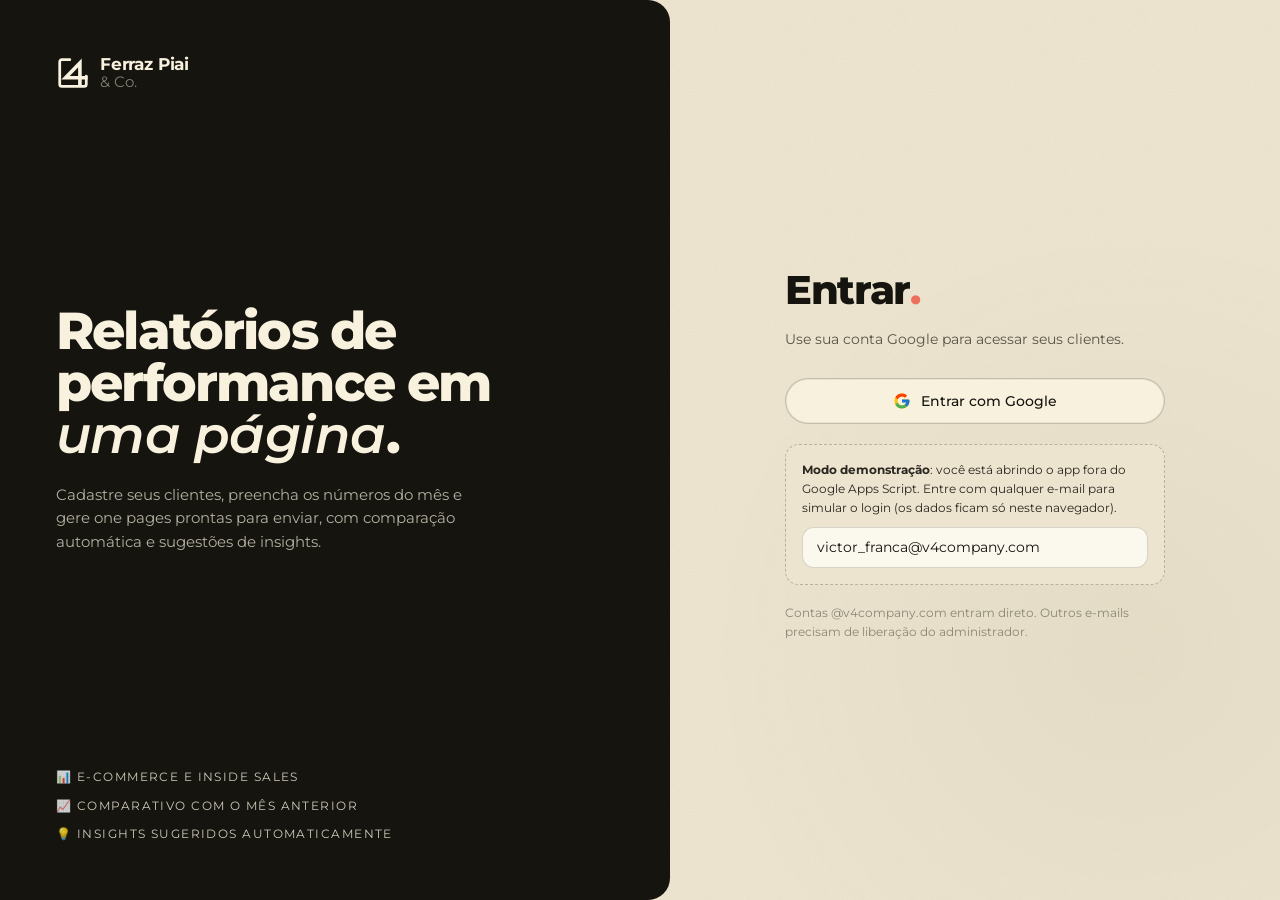
==== commit 689ebf45: "Respostas aos chamados, logo Ferraz Piai & Co. e contas sem gasto recente - Mestre responde cada bug" ====
--- a/apps-script/Index.html
+++ b/apps-script/Index.html
@@ -5,7 +5,7 @@
 <meta name="viewport" content="width=device-width, initial-scale=1.0">
 <title>OnePage Generator</title>
 <meta name="theme-color" content="#efe7d2">
-<link rel="icon" href="data:image/svg+xml,%3Csvg xmlns='http://www.w3.org/2000/svg' viewBox='0 0 32 32'%3E%3Crect width='32' height='32' rx='9' fill='%2315140f'/%3E%3Ctext x='16' y='23' text-anchor='middle' font-family='Arial' font-weight='900' font-size='20' fill='%23f7f1de'%3E4%3C/text%3E%3Ccircle cx='26' cy='24' r='2.5' fill='%23ed6f5c'/%3E%3C/svg%3E">
+<link rel="icon" href="data:image/svg+xml,%3Csvg xmlns='http://www.w3.org/2000/svg' viewBox='0 0 32 32'%3E%3Crect width='32' height='32' rx='7' fill='%2315140f'/%3E%3Cg transform='translate(4 4) scale(.75)' fill='none' stroke='%23f7f1de'%3E%3Cpath d='M13 3.5H5.5a2 2 0 0 0-2 2v21a2 2 0 0 0 2 2h21a2 2 0 0 0 2-2V19' stroke-width='2.6' stroke-linecap='round'/%3E%3Cpath d='M22.5 26V6.5L9 20.5h19' stroke-width='3.4' stroke-linecap='square'/%3E%3C/g%3E%3C/svg%3E">
 <link rel="preconnect" href="https://fonts.googleapis.com">
 <link rel="preconnect" href="https://fonts.gstatic.com" crossorigin>
 <link href="https://fonts.googleapis.com/css2?family=Montserrat:ital,wght@0,400;0,500;0,600;0,700;0,800;0,900;1,400;1,500;1,600;1,700&display=swap" rel="stylesheet">
@@ -60,8 +60,12 @@
 /* ── MARCA ── */
 .brand { display:inline-flex; align-items:center; gap:10px; cursor:pointer; white-space:nowrap; }
 .brand-mark { width:32px; height:32px; border-radius:9px; background:var(--ink); color:var(--bone); font-family:var(--sans); font-weight:900; font-size:18px; line-height:32px; text-align:center; flex-shrink:0; }
-.brand-name { font-family:var(--sans); font-size:18px; font-weight:700; letter-spacing:-.02em; color:var(--ink); }
-.brand-sub { font-family:var(--serif); font-style:italic; font-size:16px; font-weight:500; color:var(--muted); margin-left:-4px; }
+.brand-logo { display:inline-flex; align-items:center; gap:10px; color:var(--ink); }
+.brand-icon { width:34px; height:34px; flex-shrink:0; }
+.brand-text { display:flex; flex-direction:column; line-height:1.05; }
+.brand-name { font-family:var(--sans); font-size:17px; font-weight:700; letter-spacing:-.01em; color:inherit; }
+.brand-sub { font-family:var(--sans); font-size:15px; font-weight:400; color:inherit; opacity:.8; }
+.login-side .brand-logo { color:var(--bone); }
 
 /* ── TOPBAR ── */
 .topbar { background:var(--paper); padding:0 40px; height:66px; display:flex; align-items:center; gap:36px; position:sticky; top:0; z-index:50; border-bottom:1px solid var(--border); }
@@ -359,7 +363,7 @@
   .back-bar { top:58px; padding:10px 16px; }
   .brand-name { font-size:15px; }
   .brand-mark { width:28px; height:28px; line-height:28px; font-size:16px; }
-  .brand-sub, .topbar-user .who, .topbar-user .role-badge, .topbar-user .avatar { display:none; }
+  .brand-sub, .topbar-user .who { display:none; }
   .topnav { gap:0; min-width:0; }
   .nav-link { padding:0 8px; white-space:nowrap; font-size:13px; }
   .nav-link.active::after { left:8px; right:8px; }
@@ -377,6 +381,146 @@
   body { background:#fff; }
   body::before { display:none; }
 }
+
+/* ── Perfil na barra do topo + menu ───────────────────────── */
+.ic { flex-shrink:0; }
+.me-wrap { position:relative; }
+.me { display:flex; align-items:center; gap:10px; background:transparent; border:1px solid transparent; border-radius:14px; padding:5px 10px 5px 5px; cursor:pointer; color:var(--ink); text-align:left; transition:background .15s ease, border-color .15s ease; }
+.me:hover, .me[aria-expanded="true"] { background:var(--field); border-color:var(--border); }
+.me:focus-visible { outline:2px solid var(--accent); outline-offset:2px; }
+.me-pic { position:relative; display:inline-flex; }
+.me-pic .avatar { width:36px; height:36px; font-size:14px; box-shadow:0 0 0 2px var(--bone); }
+.me-dot { position:absolute; top:-1px; left:-1px; width:11px; height:11px; border-radius:50%; background:var(--accent); box-shadow:0 0 0 2px var(--paper); }
+.me-text { display:flex; flex-direction:column; line-height:1.2; min-width:0; }
+.me-text strong { font-size:13.5px; font-weight:700; color:var(--ink); white-space:nowrap; overflow:hidden; text-overflow:ellipsis; max-width:190px; }
+.me-text small { font-size:11.5px; color:var(--muted2); white-space:nowrap; overflow:hidden; text-overflow:ellipsis; max-width:190px; }
+.me-chev { color:var(--muted2); display:inline-flex; transition:transform .15s ease; }
+.me[aria-expanded="true"] .me-chev { transform:rotate(180deg); }
+.me-menu { position:absolute; right:0; top:calc(100% + 8px); width:280px; background:var(--bone); border:1px solid var(--border); border-radius:16px; box-shadow:0 30px 60px -24px rgba(21,20,15,.35); padding:8px; z-index:60; animation:pop .14s ease-out; }
+.me-head { display:flex; gap:12px; align-items:center; padding:10px 10px 14px; margin-bottom:6px; border-bottom:1px solid var(--line); }
+.me-head .avatar { width:42px; height:42px; font-size:16px; }
+.me-head strong { display:block; font-size:14px; color:var(--ink); }
+.me-head small { display:block; font-size:11.5px; color:var(--muted2); margin-bottom:6px; word-break:break-all; }
+.me-item { display:flex; align-items:center; gap:12px; width:100%; background:none; border:none; border-radius:10px; padding:10px; font-size:13.5px; font-weight:500; color:var(--ink); cursor:pointer; text-align:left; }
+.me-item:hover, .me-item:focus-visible { background:var(--surface2); outline:none; }
+.me-item .ic { color:var(--muted); }
+.me-item span:first-of-type { flex:1; }
+.me-item .count { min-width:20px; padding:0 6px; border-radius:999px; background:var(--accent); color:#fff; font-size:11px; line-height:20px; text-align:center; font-weight:700; }
+.me-sep { height:1px; background:var(--line); margin:6px 4px; }
+
+/* ── Editar perfil ───────────────────────────────────────── */
+.pf-photo { display:flex; align-items:center; gap:20px; margin-bottom:22px; }
+.pf-avatar .avatar { width:84px; height:84px; font-size:32px; box-shadow:0 0 0 4px var(--bone), 0 0 0 5px var(--border); }
+.pf-photo-actions { display:flex; flex-direction:column; align-items:flex-start; gap:8px; }
+.pf-file-btn { display:inline-flex; align-items:center; gap:8px; cursor:pointer; }
+.pf-hint { color:var(--muted2); font-size:12px; }
+
+/* ── Sugestões/Bug ───────────────────────────────────────── */
+.fb-modal { max-width:720px; }
+.fb-head { display:flex; align-items:center; justify-content:space-between; padding:20px 24px; border-bottom:1px solid var(--line); }
+.fb-head h2 { display:flex; align-items:center; gap:10px; font-size:19px; font-weight:700; letter-spacing:-.01em; color:var(--ink); }
+.fb-body { padding:8px 24px 18px; }
+.fb-label { display:block; font-size:11px; font-weight:700; text-transform:uppercase; letter-spacing:.12em; color:var(--muted); margin:20px 0 10px; }
+.fb-label .req { color:var(--accent-dark); }
+.fb-opt { color:var(--muted2); margin-top:4px; }
+.fb-types { display:grid; grid-template-columns:1fr 1fr; gap:12px; }
+.fb-type { display:flex; flex-direction:column; align-items:flex-start; gap:4px; text-align:left; background:var(--field); border:1px solid var(--border); border-radius:14px; padding:14px 16px; cursor:pointer; color:var(--ink); transition:border-color .15s ease, background .15s ease, box-shadow .15s ease; }
+.fb-type .ic { color:var(--muted); margin-bottom:4px; }
+.fb-type strong { font-size:14px; font-weight:700; }
+.fb-type span { font-size:12.5px; color:var(--muted2); }
+.fb-type:hover { border-color:var(--border2); background:var(--bone); }
+.fb-type:focus-visible { outline:2px solid var(--accent); outline-offset:2px; }
+.fb-type.on { border-color:var(--accent); background:var(--accent-tint); box-shadow:0 0 0 1px var(--accent); }
+.fb-type.on .ic { color:var(--accent-dark); }
+.fb-text-wrap { position:relative; }
+.fb-text-wrap textarea { width:100%; min-height:130px; resize:vertical; background:var(--field); border:1px solid var(--border); border-radius:14px; padding:14px 40px 14px 16px; font:inherit; font-size:14px; color:var(--text); outline:none; transition:min-height .2s ease; }
+.fb-text-wrap.big textarea { min-height:340px; }
+.fb-text-wrap textarea:focus { border-color:var(--accent); box-shadow:0 0 0 3px rgba(237,111,92,.18); }
+.fb-text-wrap textarea::placeholder { color:var(--placeholder); }
+.fb-expand { position:absolute; top:10px; right:10px; width:26px; height:26px; display:inline-flex; align-items:center; justify-content:center; border:none; background:transparent; color:var(--muted2); border-radius:8px; cursor:pointer; }
+.fb-expand:hover { background:var(--surface2); color:var(--ink); }
+.fb-count { display:flex; justify-content:space-between; gap:12px; margin-top:6px; font-size:12px; color:var(--muted2); }
+.fb-min { color:var(--danger); font-weight:600; }
+.fb-sep { border-top:1px dashed var(--border2); margin:22px 0 4px; }
+.fb-hint { font-size:12px; color:var(--muted2); margin-top:6px; }
+.fb-hint kbd { font-family:inherit; font-size:11px; border:1px solid var(--border2); border-radius:5px; padding:0 5px; background:var(--field); }
+.fb-files { display:flex; flex-wrap:wrap; gap:10px; }
+.fb-thumb { position:relative; width:96px; height:72px; border-radius:10px; overflow:hidden; border:1px solid var(--border); background:var(--surface2); padding:0; cursor:pointer; }
+.fb-thumb img { width:100%; height:100%; object-fit:cover; display:block; }
+.fb-thumb.broken::after { content:"anexo indisponível"; position:absolute; inset:0; display:flex; align-items:center; justify-content:center; font-size:10px; color:var(--muted2); text-align:center; }
+.fb-thumb-x { position:absolute; top:4px; right:4px; width:22px; height:22px; border-radius:50%; border:none; background:rgba(21,20,15,.72); color:#fff; display:inline-flex; align-items:center; justify-content:center; cursor:pointer; }
+.fb-thumb-x .ic { width:13px; height:13px; }
+.fb-add { width:96px; height:72px; border:1px dashed var(--border2); border-radius:10px; display:flex; flex-direction:column; align-items:center; justify-content:center; gap:4px; font-size:11px; font-weight:600; color:var(--muted); cursor:pointer; text-align:center; padding:4px; }
+.fb-add:hover { border-color:var(--accent); color:var(--accent-dark); background:var(--field); }
+.fb-foot { display:flex; align-items:center; gap:10px; padding:16px 24px 20px; border-top:1px solid var(--line); }
+.fb-status { flex:1; font-size:12.5px; font-weight:600; color:var(--danger); }
+.btn-primary:disabled { opacity:.45; cursor:not-allowed; box-shadow:none; transform:none; }
+
+/* ── Caixa de bugs e sugestões (mestre) ──────────────────── */
+.fb-toolbar { justify-content:space-between; flex-wrap:wrap; }
+.chips { display:flex; flex-wrap:wrap; gap:8px; }
+.toggle-chip.on { background:var(--ink); border-color:var(--ink); color:var(--bone); }
+.chip-n { opacity:.7; margin-left:2px; }
+.fb-list { display:grid; gap:14px; }
+.fb-card { background:var(--surface); border:1px solid var(--border); border-left:3px solid var(--mustard); border-radius:16px; padding:18px 20px; box-shadow:var(--shadow); }
+.fb-card.is-bug { border-left-color:var(--danger); }
+.fb-card.st-feito, .fb-card.st-arquivado { opacity:.72; }
+.fb-card-head { display:flex; justify-content:space-between; align-items:flex-start; gap:12px; flex-wrap:wrap; }
+.fb-pill { display:inline-flex; align-items:center; gap:6px; font-size:11.5px; font-weight:600; padding:4px 10px; border-radius:999px; background:var(--mustard-tint); color:var(--ink-soft); }
+.fb-pill .ic { width:14px; height:14px; }
+.fb-pill.t-bug { background:#f3d2c9; color:var(--danger); }
+.fb-pill.t-nova { background:var(--accent2-tint); color:var(--accent2); }
+.fb-card-text { margin:14px 0 10px; white-space:pre-wrap; font-size:14px; color:var(--text); }
+.fb-card-where { display:inline-flex; align-items:center; gap:6px; font-size:12px; color:var(--muted); background:var(--surface2); padding:3px 10px; border-radius:999px; }
+.fb-card-files { display:flex; flex-wrap:wrap; gap:10px; margin-top:12px; }
+.fb-card-foot { display:flex; justify-content:space-between; align-items:center; gap:12px; margin-top:14px; padding-top:12px; border-top:1px solid var(--line); font-size:12px; }
+.fb-status-sel { width:auto; }
+.empty .big .ic { width:30px; height:30px; color:var(--muted2); }
+.lightbox { align-items:center; padding:24px; }
+.lightbox-fig { max-width:min(1100px, 100%); margin:auto; }
+.lightbox-fig img { max-width:100%; max-height:78vh; display:block; margin:0 auto; border-radius:12px; box-shadow:0 40px 80px -30px rgba(0,0,0,.6); background:#fff; }
+.lightbox-fig figcaption { display:flex; align-items:center; gap:10px; justify-content:center; margin-top:14px; color:var(--bone); font-size:13px; }
+.lightbox-fig figcaption span { margin-right:auto; }
+@media (max-width:760px) {
+  .me { padding:3px; }
+  .me-text, .me-chev { display:none; }
+  .me-menu { right:-4px; }
+  .fb-types { grid-template-columns:1fr; }
+  .fb-body, .fb-head, .fb-foot { padding-left:16px; padding-right:16px; }
+  .fb-foot { flex-wrap:wrap; }
+  .fb-status { flex-basis:100%; }
+  .pf-photo { flex-direction:column; align-items:flex-start; }
+}
+
+/* ── Respostas aos chamados ──────────────────────────────── */
+.reply-modal { max-width:540px; }
+.reply-head { display:flex; gap:14px; align-items:center; padding:24px 28px 4px; }
+.reply-badge { width:46px; height:46px; border-radius:14px; background:var(--accent-tint); color:var(--accent-dark); display:inline-flex; align-items:center; justify-content:center; flex-shrink:0; }
+.reply-badge .ic { width:22px; height:22px; }
+.reply-head h2 { font-size:21px; font-weight:800; letter-spacing:-.02em; color:var(--ink); }
+.reply-head p { font-size:12.5px; color:var(--muted2); }
+.reply-orig { border-left:2px solid var(--border2); padding:2px 0 2px 14px; margin-bottom:18px; }
+.reply-orig .fb-label { margin:0 0 4px; }
+.reply-orig p { color:var(--muted); font-size:13.5px; white-space:pre-wrap; }
+.reply-ans { background:var(--field); border:1px solid var(--border); border-radius:14px; padding:16px; }
+.reply-ans p { margin-top:12px; white-space:pre-wrap; font-size:14.5px; color:var(--ink); }
+.fb-reply { margin-top:14px; background:var(--field); border:1px solid var(--border); border-radius:12px; padding:12px 14px; }
+.fb-reply-head { display:flex; align-items:center; gap:8px; flex-wrap:wrap; font-size:12.5px; color:var(--ink); }
+.fb-reply-head .ic { width:15px; height:15px; color:var(--accent-dark); }
+.fb-reply-head .muted { margin-left:auto; font-size:11.5px; }
+.fb-reply p { margin-top:6px; white-space:pre-wrap; font-size:13.5px; }
+.fb-reply-seen { font-size:10.5px; font-weight:700; text-transform:uppercase; letter-spacing:.08em; padding:2px 8px; border-radius:999px; background:var(--mustard-tint); color:var(--warn); }
+.fb-reply-seen.on { background:var(--accent2-tint); color:var(--success); }
+.fb-reply-form { margin-top:14px; }
+.fb-reply-form .fb-label { margin:0 0 8px; }
+.fb-reply-form textarea { width:100%; min-height:96px; resize:vertical; }
+.fb-reply-actions { display:flex; justify-content:flex-end; gap:8px; margin-top:8px; }
+.fb-card-foot .btn-sm { margin-left:auto; }
+.fb-st { font-size:11px; font-weight:700; text-transform:uppercase; letter-spacing:.08em; padding:4px 10px; border-radius:999px; background:var(--surface2); color:var(--muted); }
+.fb-st.st-analise { background:var(--mustard-tint); color:var(--warn); }
+.fb-st.st-feito { background:var(--accent2-tint); color:var(--success); }
+.w-idle { display:block; font-size:11.5px; font-weight:500; color:var(--warn); white-space:normal; margin-top:2px; }
+.w-idle-tag { font-size:10.5px; font-weight:600; color:var(--warn); background:var(--mustard-tint); padding:1px 7px; border-radius:999px; margin-left:4px; white-space:nowrap; }
 
 </style>
 </head>
@@ -393,7 +537,7 @@
 </script>
 <script>
 (function () {
-  var bin = atob('[base64]/[base64]/[base64]/[base64]/[base64]/[base64]/[base64]/IG0uY2xvc2VzIC8gbS5sZWFkcyAqIDEwMCA6IDA7CiAgICBtLnJvaSA9IG0uaW52ID8gbS5yZXZlbnVlIC8gbS5pbnYgOiAwOwogICAgbS50aWNrZXQgPSBtLmNsb3NlcyA/[base64]/IG0ucmV2ZW51ZSAvIG0uc2FsZXMgOiAwOwogICAgbS5jb252ID0gbS5zZXNzaW9ucyA/[base64]/[base64]/IGA8ZW0+JHtub3RlfTwvZW0+YCA6ICcnfSR7dmFsdWV9PC9zcGFuPjwvZGl2PmA7CmNvbnN0IGNhcmRIZWFkID0gKHRpdGxlLCBleHRyYSA9ICcnLCBkb3QgPSAnJykgPT4KICBgPGRpdiBjbGFzcz0ib3AtY2FyZC1oZWFkIj4ke2RvdCA/[base64]/[base64]/[base64]/[base64]/[base64]/[base64]/[base64]/[base64]/[base64]/[base64]/[base64]/IHBjdChtLnNlc3Npb25zLCBtLmNsaWNrcykgKyAnIGRvcyBjbGlxdWVzJyA6ICcnKX0KICAgICAgJHtyb3coJ0FkacOnw7VlcyBhbyBjYXJyaW5obycsIGZtdE4obS5jYXJ0KSwgbS5zZXNzaW9ucyA/IHBjdChtLmNhcnQsIG0uc2Vzc2lvbnMpICsgJyBkYXMgc2Vzc8O1ZXMnIDogJycpfQogICAgICAke3JvdygnSW7DrWNpbyBkZSBjaGVja291dCcsIGZtdE4obS5jaGVja291dCksIG0uY2FydCA/[base64]/[base64]/[base64]/[base64]/[base64]/[base64]/[base64]/[base64]/[base64]/[base64]/[base64]/[base64]/[base64]/[base64]/[base64]/Cfm5InLCBkZXNjOiAnRnVuaWwgZGUgdmVuZGFzLCBST0FTLCBmYXR1cmFtZW50byBlIGNvbnZlcnPDo28uJyB9LAogICdpbnNpZGUtc2FsZXMnOiB7IGxhYmVsOiAnSW5zaWRlIFNhbGVzJywgaWNvbjogJ/[base64]/[base64]/[base64]/[base64]/[base64]/[base64]/[base64]/[base64]/IGA8YnV0dG9uIGNsYXNzPSJuYXYtbGluayAke1MudmlldyA9PT0gJ2FkbWluJyA/ICdhY3RpdmUnIDogJyd9IiBkYXRhLWFjdD0ibmF2IiBkYXRhLXY9ImFkbWluIj5BY2Vzc29zJHtTLnBlbmRpbmdDb3VudCA/[base64]/igKY8L3NwYW4+CiAgICA8ZGl2IGNsYXNzPSJ0b3BiYXItdXNlciI+JHthdmF0YXIoUy51c2VyKX08c3BhbiBjbGFzcz0id2hvIj4ke2VzYyhTLnVzZXIuZW1haWwpfTwvc3Bhbj4ke3JvbGV9JHthcGkuY2FuU2lnbk91dCA/[base64]/[base64]/[base64]/Cfl4LvuI8nLCAnTmVuaHVtIGNsaWVudGUgZW5jb250cmFkbycsICdOw6NvIGjDoSBjbGllbnRlcyBjYWRhc3RyYWRvcyBwYXJhIGVzdGUgZmlsdHJvLicpOwogIH0KICBpZiAoIWxpc3QubGVuZ3RoKSByZXR1cm4gZW1wdHkoJ/[base64]/[base64]/[base64]/[base64]/[base64]/[base64]/[base64]/[base64]/[base64]/[base64]/ICc8c3BhbiBjbGFzcz0ibXV0ZWQiPuKAlDwvc3Bhbj4nIDogYDxzcGFuIGNsYXNzPSJwY3QtY2hpcCAke21wID49IDEwMCA/ICdvaycgOiBtcCA+PSA3MCA/ICdtaWQnIDogJ2xvdyd9Ij4ke21wLnRvRml4ZWQoMCl9JTwvc3Bhbj5gfTwvdGQ+CiAgICAgIDx0ZCBjbGFzcz0iaGlkZS1zbSBtdXRlZCI+JHtkYXRlQlIoci51cGRhdGVkQXQpfSR7ci51cGRhdGVkQnkgJiYgci51cGRhdGVkQnkgIT09IFMudXNlci5lbWFpbCA/[base64]/[base64]/[base64]/[base64]/[base64]/[base64]/[base64]/[base64]/IGZtdChtLnRpY2tldCkgOiAnJyk7CiAgc2V0KCdjYWxjLXJvYXMnLCBtLmludiAmJiBtLnJldmVudWUgJiYgci50eXBlICE9PSAnaW5zaWRlLXNhbGVzJyA/IG0ucm9hcy50b0ZpeGVkKDIpLnJlcGxhY2UoJy4nLCAnLCcpICsgJ8OXJyA6ICcnKTsKICBzZXQoJ2NhbGMtY3BsJywgbS5sZWFkcyAmJiBtLmludiA/[base64]/[base64]/[base64]/[base64]/[base64]/[base64]/[base64]/[base64]/[base64]/[base64]/[base64]/ICdzZWxlY3RlZCcgOiAnJ30+QWRtaW5pc3RyYWRvcjwvb3B0aW9uPjwvc2VsZWN0PmB9PC90ZD4KICAgICAgICAgIDx0ZD4ke2FjdGl2ZSA/[base64]/IGRhdGVCUihwLmxhc3RMb2dpbikgOiAnTnVuY2EgZW50cm91J308L3RkPgogICAgICAgICAgPHRkIGNsYXNzPSJhY3Rpb25zLWNlbGwiPiR7YS5maXhlZCA/[base64]/ICQoJyNkZW1vLWVtYWlsJyk/LnZhbHVlIDogdW5kZWZpbmVkKSksCiAgbG9nb3V0OiAoKSA9PiBzYWZlKCgpID0+IGFwaS5zaWduT3V0KCkpLAogIHJlY2hlY2s6ICgpID0+IChhcGkuY2FuU2lnbk91dCA/[base64]/[base64]');
+  var bin = atob('[base64]/[base64]/[base64]/[base64]/[base64]/[base64]/[base64]/[base64]/[base64]/IG0uY2xvc2VzIC8gbS5sZWFkcyAqIDEwMCA6IDA7CiAgICBtLnJvaSA9IG0uaW52ID8gbS5yZXZlbnVlIC8gbS5pbnYgOiAwOwogICAgbS50aWNrZXQgPSBtLmNsb3NlcyA/[base64]/IG0ucmV2ZW51ZSAvIG0uc2FsZXMgOiAwOwogICAgbS5jb252ID0gbS5zZXNzaW9ucyA/[base64]/[base64]/IGA8ZW0+JHtub3RlfTwvZW0+YCA6ICcnfSR7dmFsdWV9PC9zcGFuPjwvZGl2PmA7CmNvbnN0IGNhcmRIZWFkID0gKHRpdGxlLCBleHRyYSA9ICcnLCBkb3QgPSAnJykgPT4KICBgPGRpdiBjbGFzcz0ib3AtY2FyZC1oZWFkIj4ke2RvdCA/[base64]/[base64]/[base64]/[base64]/[base64]/[base64]/[base64]/[base64]/[base64]/[base64]/[base64]/IHBjdChtLnNlc3Npb25zLCBtLmNsaWNrcykgKyAnIGRvcyBjbGlxdWVzJyA6ICcnKX0KICAgICAgJHtyb3coJ0FkacOnw7VlcyBhbyBjYXJyaW5obycsIGZtdE4obS5jYXJ0KSwgbS5zZXNzaW9ucyA/IHBjdChtLmNhcnQsIG0uc2Vzc2lvbnMpICsgJyBkYXMgc2Vzc8O1ZXMnIDogJycpfQogICAgICAke3JvdygnSW7DrWNpbyBkZSBjaGVja291dCcsIGZtdE4obS5jaGVja291dCksIG0uY2FydCA/[base64]/[base64]/[base64]/[base64]/[base64]/[base64]/[base64]/[base64]/[base64]/[base64]/[base64]/[base64]/[base64]/[base64]/[base64]/[base64]/[base64]/[base64]/Lmxlbmd0aCA/[base64]/[base64]/[base64]/[base64]/[base64]/[base64]/[base64]/[base64]/[base64]/[base64]/[base64]/[base64]/ICc8ZGl2IGNsYXNzPSJlbXB0eSI+PHA+Q2FycmVnYW5kb+KApjwvcD48L2Rpdj4nCiAgICA6ICFsaXN0Lmxlbmd0aAogICAgICA/IGA8ZGl2IGNsYXNzPSJlbXB0eSI+PGRpdiBjbGFzcz0iYmlnIj4ke0lDT04uaW5ib3h9PC9kaXY+PGgzPiR7YWxsLmxlbmd0aCA/[base64]/[base64]/[base64]/[base64]/[base64]/[base64]/[base64]/[base64]/[base64]/[base64]/Cfm5InLCBkZXNjOiAnRnVuaWwgZGUgdmVuZGFzLCBST0FTLCBmYXR1cmFtZW50byBlIGNvbnZlcnPDo28uJyB9LAogICdpbnNpZGUtc2FsZXMnOiB7IGxhYmVsOiAnSW5zaWRlIFNhbGVzJywgaWNvbjogJ/[base64]/[base64]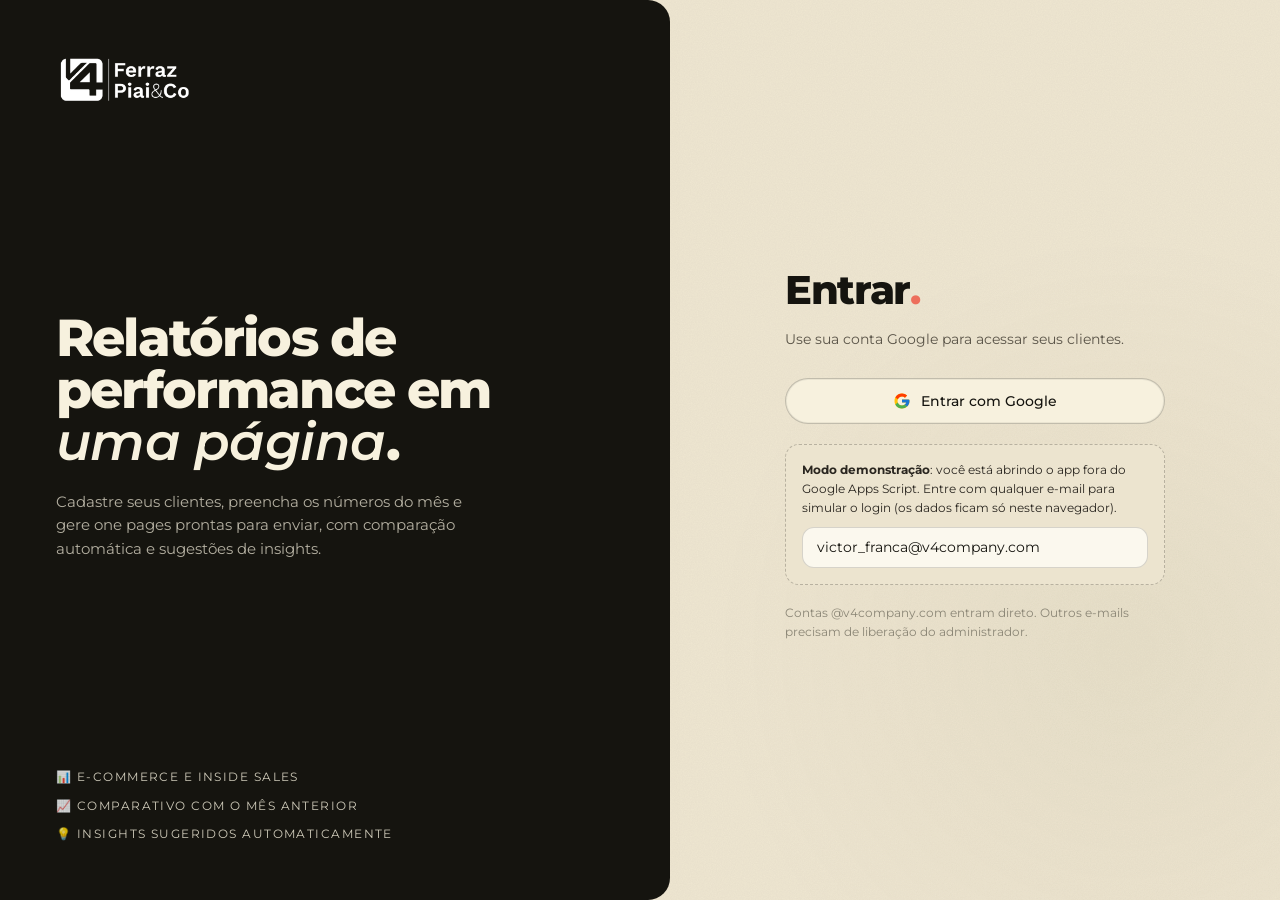
==== commit 0430bf77: "Logo: usa a imagem oficial Ferraz Piai & Co. (public/img/logov4.png) - Escura no topo claro (invert " ====
--- a/apps-script/Index.html
+++ b/apps-script/Index.html
@@ -60,12 +60,10 @@
 /* ── MARCA ── */
 .brand { display:inline-flex; align-items:center; gap:10px; cursor:pointer; white-space:nowrap; }
 .brand-mark { width:32px; height:32px; border-radius:9px; background:var(--ink); color:var(--bone); font-family:var(--sans); font-weight:900; font-size:18px; line-height:32px; text-align:center; flex-shrink:0; }
-.brand-logo { display:inline-flex; align-items:center; gap:10px; color:var(--ink); }
-.brand-icon { width:34px; height:34px; flex-shrink:0; }
-.brand-text { display:flex; flex-direction:column; line-height:1.05; }
-.brand-name { font-family:var(--sans); font-size:17px; font-weight:700; letter-spacing:-.01em; color:inherit; }
-.brand-sub { font-family:var(--sans); font-size:15px; font-weight:400; color:inherit; opacity:.8; }
-.login-side .brand-logo { color:var(--bone); }
+/* Logo branca sobre preto: no fundo claro, inverte (fica preta sobre branco) e "multiply" some com o branco;
+   no fundo escuro do login, "screen" some com o preto e a logo fica clara. */
+.brand-logo { display:block; height:40px; width:auto; filter:invert(1); mix-blend-mode:multiply; }
+.login-side .brand-logo { filter:none; mix-blend-mode:screen; height:48px; }
 
 /* ── TOPBAR ── */
 .topbar { background:var(--paper); padding:0 40px; height:66px; display:flex; align-items:center; gap:36px; position:sticky; top:0; z-index:50; border-bottom:1px solid var(--border); }
@@ -361,8 +359,7 @@
 @media (max-width:760px) {
   .topbar { padding:0 12px; gap:8px; height:58px; }
   .back-bar { top:58px; padding:10px 16px; }
-  .brand-name { font-size:15px; }
-  .brand-mark { width:28px; height:28px; line-height:28px; font-size:16px; }
+  .brand-logo { height:32px; }
   .brand-sub, .topbar-user .who { display:none; }
   .topnav { gap:0; min-width:0; }
   .nav-link { padding:0 8px; white-space:nowrap; font-size:13px; }
@@ -537,7 +534,7 @@
 </script>
 <script>
 (function () {
-  var bin = atob('[base64]/[base64]/[base64]/[base64]/[base64]/[base64]/[base64]/[base64]/[base64]/IG0uY2xvc2VzIC8gbS5sZWFkcyAqIDEwMCA6IDA7CiAgICBtLnJvaSA9IG0uaW52ID8gbS5yZXZlbnVlIC8gbS5pbnYgOiAwOwogICAgbS50aWNrZXQgPSBtLmNsb3NlcyA/[base64]/IG0ucmV2ZW51ZSAvIG0uc2FsZXMgOiAwOwogICAgbS5jb252ID0gbS5zZXNzaW9ucyA/[base64]/[base64]/IGA8ZW0+JHtub3RlfTwvZW0+YCA6ICcnfSR7dmFsdWV9PC9zcGFuPjwvZGl2PmA7CmNvbnN0IGNhcmRIZWFkID0gKHRpdGxlLCBleHRyYSA9ICcnLCBkb3QgPSAnJykgPT4KICBgPGRpdiBjbGFzcz0ib3AtY2FyZC1oZWFkIj4ke2RvdCA/[base64]/[base64]/[base64]/[base64]/[base64]/[base64]/[base64]/[base64]/[base64]/[base64]/[base64]/IHBjdChtLnNlc3Npb25zLCBtLmNsaWNrcykgKyAnIGRvcyBjbGlxdWVzJyA6ICcnKX0KICAgICAgJHtyb3coJ0FkacOnw7VlcyBhbyBjYXJyaW5obycsIGZtdE4obS5jYXJ0KSwgbS5zZXNzaW9ucyA/IHBjdChtLmNhcnQsIG0uc2Vzc2lvbnMpICsgJyBkYXMgc2Vzc8O1ZXMnIDogJycpfQogICAgICAke3JvdygnSW7DrWNpbyBkZSBjaGVja291dCcsIGZtdE4obS5jaGVja291dCksIG0uY2FydCA/[base64]/[base64]/[base64]/[base64]/[base64]/[base64]/[base64]/[base64]/[base64]/[base64]/[base64]/[base64]/[base64]/[base64]/[base64]/[base64]/[base64]/[base64]/Lmxlbmd0aCA/[base64]/[base64]/[base64]/[base64]/[base64]/[base64]/[base64]/[base64]/[base64]/[base64]/[base64]/[base64]/ICc8ZGl2IGNsYXNzPSJlbXB0eSI+PHA+Q2FycmVnYW5kb+KApjwvcD48L2Rpdj4nCiAgICA6ICFsaXN0Lmxlbmd0aAogICAgICA/IGA8ZGl2IGNsYXNzPSJlbXB0eSI+PGRpdiBjbGFzcz0iYmlnIj4ke0lDT04uaW5ib3h9PC9kaXY+PGgzPiR7YWxsLmxlbmd0aCA/[base64]/[base64]/[base64]/[base64]/[base64]/[base64]/[base64]/[base64]/[base64]/[base64]/Cfm5InLCBkZXNjOiAnRnVuaWwgZGUgdmVuZGFzLCBST0FTLCBmYXR1cmFtZW50byBlIGNvbnZlcnPDo28uJyB9LAogICdpbnNpZGUtc2FsZXMnOiB7IGxhYmVsOiAnSW5zaWRlIFNhbGVzJywgaWNvbjogJ/[base64]/[base64]/[base64]/[base64]/[base64]/[base64]/[base64]/[base64]/[base64]/[base64]/[base64]/[base64]/[base64]/Cfl4LvuI8nLCAnTmVuaHVtIGNsaWVudGUgZW5jb250cmFkbycsICdOw6NvIGjDoSBjbGllbnRlcyBjYWRhc3RyYWRvcyBwYXJhIGVzdGUgZmlsdHJvLicpOwogIH0KICBpZiAoIWxpc3QubGVuZ3RoKSByZXR1cm4gZW1wdHkoJ/[base64]/[base64]/[base64]/[base64]/[base64]/LmlkbGU7CiAgICByZXR1cm4gYDxkaXYgY2xhc3M9Inctc2xvdCAke2EgPyAnb24nIDogJyd9ICR7dW5rbm93biA/[base64]/[base64]/IGBVc2FyIG8gSUQgPGI+JHtlc2MoYS5pZCl9PC9iPmAgOiBlc2MoYS5uYW1lKX0ke2EuaWRsZSA/[base64]/[base64]/[base64]/[base64]/[base64]/[base64]/[base64]/[base64]/[base64]/[base64]/[base64]/[base64]/[base64]/[base64]/[base64]/[base64]/[base64]/[base64]/[base64]/[base64]/[base64]/[base64]/[base64]/ICdtZXRhJyA6IHAgPT09ICdHb29nbGUgQWRzJyA/[base64]/[base64]/[base64]/IGFsbENsaWVudHMuZmlsdGVyKGMgPT4gYy5vd25lclVpZCA9PT0gcC5pZCkubGVuZ3RoIDogMDsKICAgICAgICByZXR1cm4gYDx0cj4KICAgICAgICAgIDx0ZD4ke3BlcnNvbihwLCBhLmVtYWlsKX08L3RkPgogICAgICAgICAgPHRkPiR7YS5maXhlZCA/[base64]/[base64]/[base64]/[base64]/[base64]');
+  var bin = atob('[base64]/[base64]/[base64]/[base64]/[base64]/[base64]/[base64]/[base64]/[base64]/IG0uY2xvc2VzIC8gbS5sZWFkcyAqIDEwMCA6IDA7CiAgICBtLnJvaSA9IG0uaW52ID8gbS5yZXZlbnVlIC8gbS5pbnYgOiAwOwogICAgbS50aWNrZXQgPSBtLmNsb3NlcyA/[base64]/IG0ucmV2ZW51ZSAvIG0uc2FsZXMgOiAwOwogICAgbS5jb252ID0gbS5zZXNzaW9ucyA/[base64]/[base64]/IGA8ZW0+JHtub3RlfTwvZW0+YCA6ICcnfSR7dmFsdWV9PC9zcGFuPjwvZGl2PmA7CmNvbnN0IGNhcmRIZWFkID0gKHRpdGxlLCBleHRyYSA9ICcnLCBkb3QgPSAnJykgPT4KICBgPGRpdiBjbGFzcz0ib3AtY2FyZC1oZWFkIj4ke2RvdCA/[base64]/[base64]/[base64]/[base64]/[base64]/[base64]/[base64]/[base64]/[base64]/[base64]/[base64]/IHBjdChtLnNlc3Npb25zLCBtLmNsaWNrcykgKyAnIGRvcyBjbGlxdWVzJyA6ICcnKX0KICAgICAgJHtyb3coJ0FkacOnw7VlcyBhbyBjYXJyaW5obycsIGZtdE4obS5jYXJ0KSwgbS5zZXNzaW9ucyA/IHBjdChtLmNhcnQsIG0uc2Vzc2lvbnMpICsgJyBkYXMgc2Vzc8O1ZXMnIDogJycpfQogICAgICAke3JvdygnSW7DrWNpbyBkZSBjaGVja291dCcsIGZtdE4obS5jaGVja291dCksIG0uY2FydCA/[base64]/[base64]/[base64]/[base64]/[base64]/[base64]/[base64]/[base64]/[base64]/[base64]/[base64]/[base64]/[base64]/[base64]/[base64]